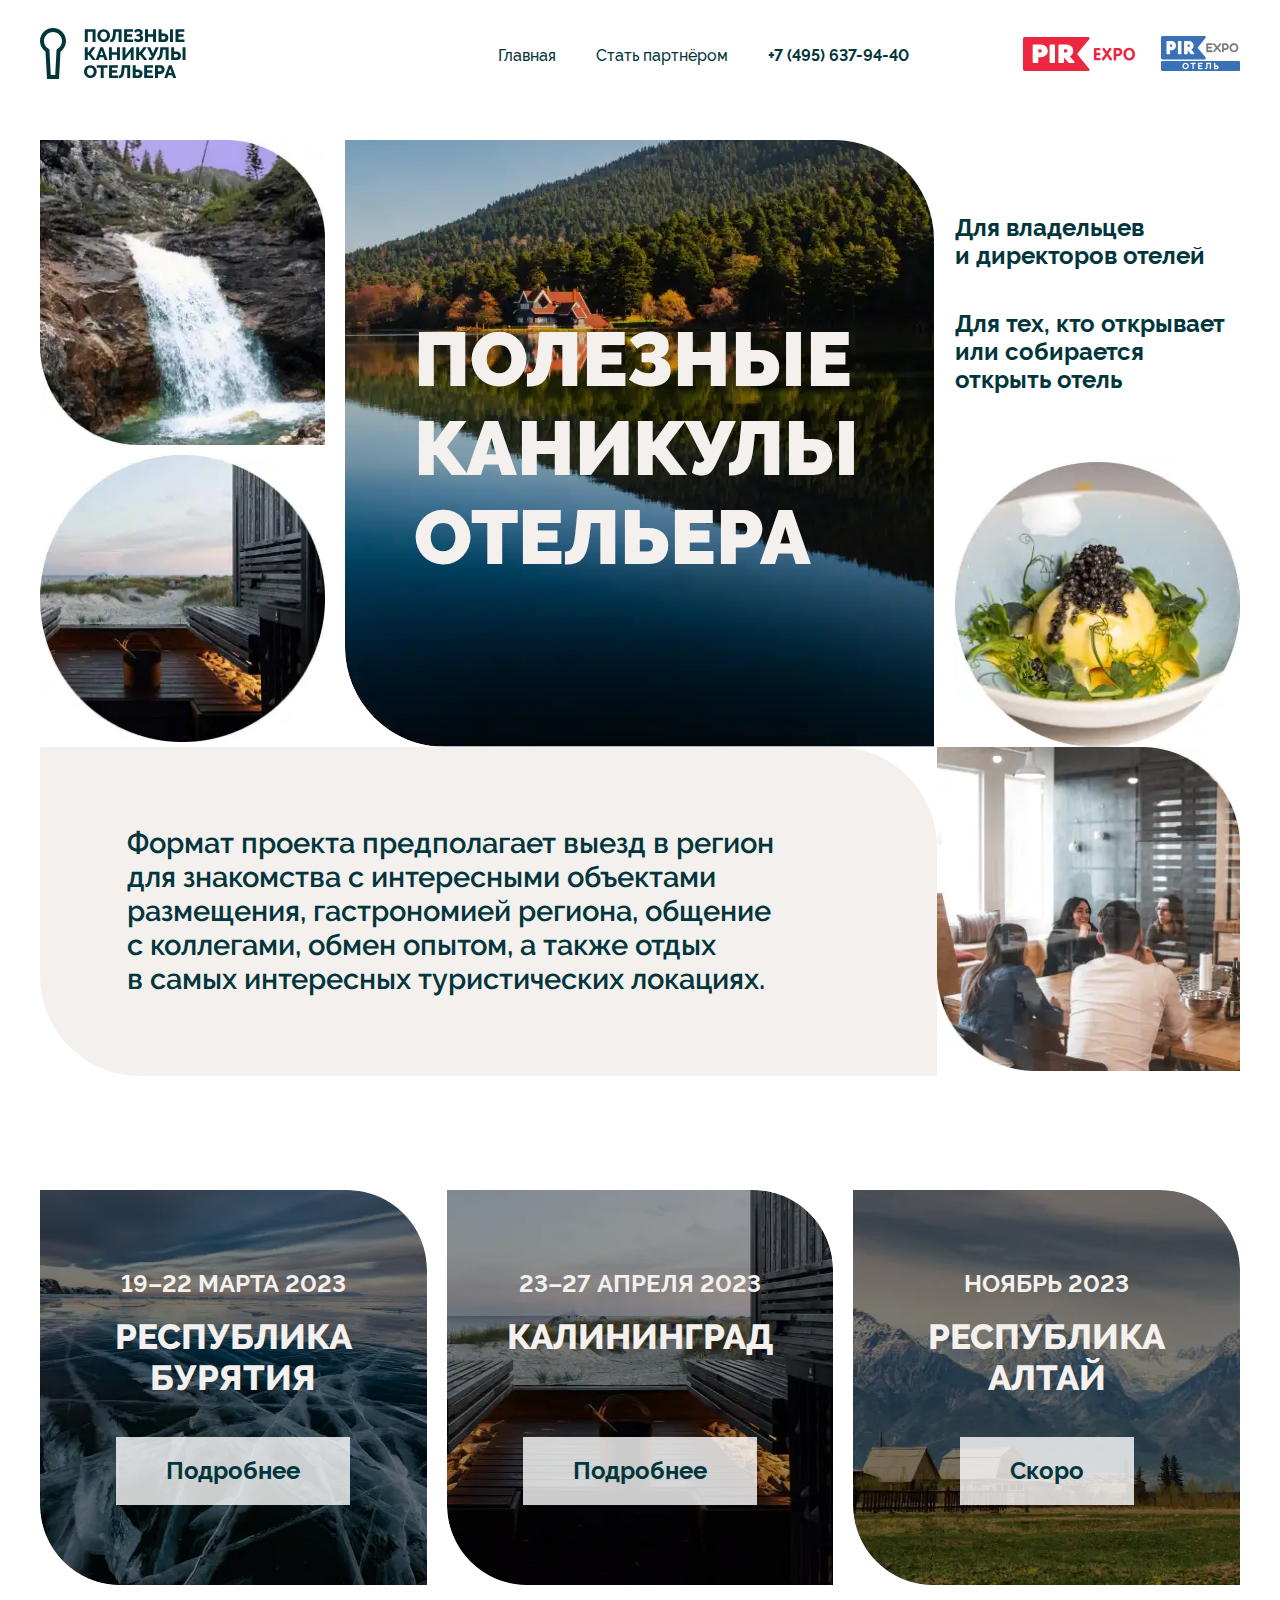
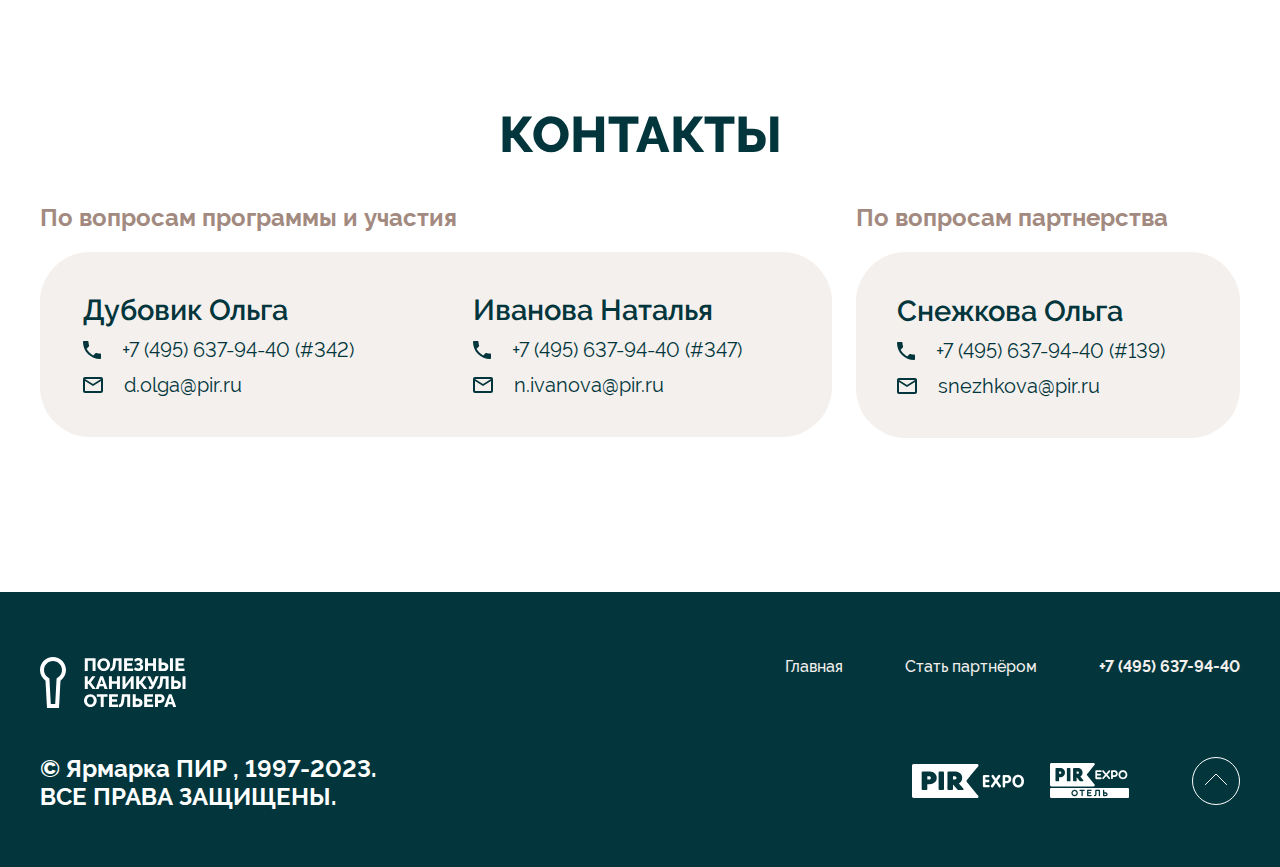
==== index.html @ 6ecc2f01 "Pir-expo" ====
<!DOCTYPE html>
<html lang="ru">
<head>
  <meta charset="UTF-8">
  <meta http-equiv="X-UA-Compatible" content="IE=edge">
  <meta name="viewport" content="width=device-width, initial-scale=1.0">
  <title>Полезные каникулы отельера</title>
  <link rel="icon" type="image/x-icon" href="./img/favicon.ico">
  <link rel="stylesheet" href="./css/normalize.css">
  <link rel="stylesheet" href="./css/style.css">
  <link rel="stylesheet" href="./css/media.css">
  <script defer src="./libs/graph-modal.min.js"></script>
  <script defer src="./libs/swiper-bundle.min.js"></script>
  <script defer src="./js/script.js"></script>
  <script>(function(w,d,s,l,i){w[l]=w[l]||[];w[l].push({'gtm.start':
    new Date().getTime(),event:'gtm.js'});var f=d.getElementsByTagName(s)[0],
    j=d.createElement(s),dl=l!='dataLayer'?'&l='+l:'';j.async=true;j.src=
    'https://www.googletagmanager.com/gtm.js?id='+i+dl;f.parentNode.insertBefore(j,f);
    })(window,document,'script','dataLayer','GTM-KJH5TBJ');</script>
</head>
<body>
  <noscript><iframe src="https://www.googletagmanager.com/ns.html?id=GTM-KJH5TBJ"
    height="0" width="0" style="display:none;visibility:hidden"></iframe></noscript>
  <header class="header">
    <div class="container">
      <div class="header__wrapper">
        <div class="header__wrapper-mob">

          <button class="burger btn-reset" aria-label="Раскрывающееся меню навигации">
            <span class="burger__line"></span>
            <span class="burger__line"></span>
            <span class="burger__line"></span>
          </button>
          <a href="#" class="header__logo" aria-label="Логотип Полезные каникулы отельера">
            <picture class="header__logo-first">
              <!-- <source srcset="./img/mobile-h-logo.svg" media="(max-width:480px)"> -->
              <!-- <source srcset="./img/tablet-h-logo.svg" media="(max-width:1024px)"> -->
              <img src="./img/header__logo-1.svg" alt="Логотип Полезные каникулы отельера">
            </picture>
            <picture>
              <!-- <source srcset="./img/mobile-h-logo.svg" media="(max-width:480px)"> -->
              <!-- <source srcset="./img/tablet-h-logo.svg" media="(max-width:1024px)"> -->
              <img src="./img/header__logo-2.svg" alt="Логотип Полезные каникулы отельера">
            </picture>
          </a>
          <a href="tel:+74956379440" class="nav__phone header__phone" aria-label="Контактный телефон ПИР Экспо">
            +7 (495) 637-94-40
          </a>
        </div>
        <div class="header__img">
          <picture>
            <img src="./img/hero-food-mob.webp" alt="Картинка еды">
          </picture>
        </div>
        <nav class="header__nav nav">
          <ul class="nav__list list-reset">
            <li class="nav__item">
              <a href="#" class="nav__link" aria-label="Ссылка на Главную страницу">Главная</a>
            </li>
            <li class="nav__item">
              <a href="https://b24-150f9z.bitrix24.site/crm_form_ecbve/" target="_blank" class="nav__link" aria-label="Ссылка на форму - стать партнёром">Стать партнёром</a>
            </li>
            <!-- <li class="nav__item">
              <a href="#" class="nav__link" aria-label="Ссылка на страницу, о том как это было">Как это было</a>
            </li> -->
            <li class="nav__item">
              <a href="tel:+74956379440" class="nav__phone" aria-label="Контактный телефон ПИР Экспо">
                +7 (495) 637-94-40
              </a>
            </li>
          </ul>
        </nav>
        <div class="header__logo-wrapper">
          <a href="https://pirexpo.com/" target="_blank" class="header__logo-expo" aria-label="Ссылка на сайт ПИР Экспо">
            <picture>
              <!-- <source srcset="./img/mobile-h-logo.svg" media="(max-width:480px)"> -->
              <!-- <source srcset="./img/tablet-h-logo.svg" media="(max-width:1024px)"> -->
              <img src="./img/header__logo-pir.svg" alt="Логотип ПИР Экспо">
            </picture>
          </a>
          <a href="https://pirexpo.com/themes/hotel" target="_blank" class="header__logo-hotels" aria-label="Ссылка на сайт ПИР Экспо, раздел отелей">
            <picture>
              <!-- <source srcset="./img/mobile-h-logo.svg" media="(max-width:480px)"> -->
              <!-- <source srcset="./img/tablet-h-logo.svg" media="(max-width:1024px)"> -->
              <img src="./img/header__logo-hotel.svg" alt="Логотип Пир Экспо Отели">
            </picture>
          </a>
        </div>
      </div>

    </div>
  </header>
  <main>
    <section class="hero">
      <div class="container">
        <div class="hero__top hero-top">
          <div class="hero-top__left">
            <picture>
              <img src="./img/hero-waterfall.webp" alt="Картинка водопада">
            </picture>
            <picture>
              <img src="./img/hero-sauna.webp" alt="Картинка сауны">
            </picture>
          </div>
          <div class="hero-top__center">
            <div class="hero__wrapper">
              <h1 class="hero__title title-reset">
                Полезные каникулы отельера
              </h1>
              <div class="hero__logo-wrapper">
                <a href="https://pirexpo.com/" target="_blank" class="header__logo-expo" aria-label="Ссылка на сайт ПИР Экспо">
                  <picture>
                    <!-- <source srcset="./img/mobile-h-logo.svg" media="(max-width:480px)"> -->
                    <!-- <source srcset="./img/tablet-h-logo.svg" media="(max-width:1024px)"> -->
                    <img src="./img/hero-logo-expo.svg" alt="Логотип ПИР Экспо">
                  </picture>
                </a>
                <a href="https://pirexpo.com/themes/hotel" target="_blank" class="header__logo-hotels" aria-label="Ссылка на сайт ПИР Экспо, раздел отелей">
                  <picture>
                    <!-- <source srcset="./img/mobile-h-logo.svg" media="(max-width:480px)"> -->
                    <!-- <source srcset="./img/tablet-h-logo.svg" media="(max-width:1024px)"> -->
                    <img src="./img/hero-logo-hotels.svg" alt="Логотип ПИР Экспо Отели">
                  </picture>
                </a>
              </div>
            </div>
          </div>
          <div class="hero-top__right">
            <div class="hero-top__wrapper">
              <span class="hero__text">
                Для владельцев и&nbsp;директоров отелей
              </span>
              <span class="hero__text">
                Для тех, кто открывает или собирается открыть отель
              </span>
            </div>
            <picture>
              <source srcset="./img/hero-food-768.webp" media="(max-width:896px)">
              <source srcset="./img/hero-food-1024.webp" media="(max-width:1180px)">
              <img class="hero-top__food" src="./img/hero-food.webp" alt="Картинка еды">
            </picture>
            <picture>
              <source srcset="./img/hero-talks-360.webp" media="(max-width:578px)">
              <source srcset="./img/hero-talks-768.webp" media="(max-width:896px)">
              <source srcset="./img/hero-talks-1024.webp" media="(max-width:1180px)">
              <img class="hero-top__talks" src="./img/hero-talks.webp" alt="Картинка общения людей">
            </picture>
          </div>
        </div>
        <div class="hero__bottom hero-btm">
          <div class="hero-btm__left">
            <p class="hero-btm__desc t-1 p-reset">
              Формат проекта предполагает выезд в&nbsp;регион для знакомства с&nbsp;интересными объектами размещения, гастрономией региона, общение с&nbsp;коллегами, обмен опытом, а&nbsp;также отдых в&nbsp;самых интересных туристических локациях.
            </p>
          </div>
          <div class="hero-btm__right">
            <picture>
              <source srcset="./img/hero-talks-768.webp" media="(max-width:896px)">
              <source srcset="./img/hero-talks-1024.webp" media="(max-width:1180px)">
              <img src="./img/hero-talks.webp" alt="Картинка общения людей">
            </picture>
          </div>
        </div>
      </div>
    </section>
    <section class="projects">
      <div class="container">
        <h2 class="visually-hidden">Проекты</h2>
        <ul class="projects__list projects-list list-reset">
          <li class="projects-list__item projects-item projects-list__item--buryatia">
            <div class="projects-list__wrapper">
              <span class="projects-item__date">19&ndash;22&nbsp;МАРТА 2023</span>
              <h3 class="projects-item__name title-reset">Республика Бурятия</h3>
              <a href="buryatia.html" class="projects__link btn" aria-label="Ссылка на страницу с подробным описанием проекта">Подробнее</a>
            </div>
          </li>
          <li class="projects-list__item projects-item projects-list__item--kaliningrad">
            <div class="projects-list__wrapper">
              <span class="projects-item__date">23&ndash;27&nbsp;АПРЕЛЯ 2023</span>
              <h3 class="projects-item__name title-reset">калининград</h3>
              <a href="kaliningrad.html" class="projects__link btn" aria-label="Ссылка на страницу с подробным описанием проекта">Подробнее</a>
            </div>
          </li>
          <li class="projects-list__item projects-item projects-list__item--altay">
            <div class="projects-list__wrapper">
              <span class="projects-item__date">НОЯБРЬ 2023</span>
              <h3 class="projects-item__name title-reset">Республика алтай</h3>
              <a class="projects__link btn" aria-label="Ссылка на страницу с подробным описанием проекта">Скоро</a>
            </div>
          </li>
        </ul>
      </div>
    </section>
    <section class="contacts">
      <div class="container">
        <h2 class="contacts__title section-title title-reset">
          Контакты
        </h2>
        <div class="contacts__wrapper">
          <div class="contacts__left">
            <span class="contacts__area">
              По&nbsp;вопросам программы и&nbsp;участия
            </span>
              <div class="contacts__ppl">
                <div class="contacts-list__item">
                  <h3 class="contacts__name title-reset">Дубовик&nbsp;Ольга</h3>
                  <a href="tel:+74956379440" class="contacts__phone" aria-label="Телефонный номер ПИР Экспо, добавочный #342, Дубовик Ольги">
                    <svg width="18" height="18" viewbox="0 0 18 18" fill="none" xmlns="http://www.w3.org/2000/svg">
                      <path d="M3.62 7.79C5.06 10.62 7.38 12.94 10.21 14.38L12.41 12.18C12.69 11.9 13.08 11.82 13.43 11.93C14.55 12.3 15.75 12.5 17 12.5C17.2652 12.5 17.5196 12.6054 17.7071 12.7929C17.8946 12.9804 18 13.2348 18 13.5V17C18 17.2652 17.8946 17.5196 17.7071 17.7071C17.5196 17.8946 17.2652 18 17 18C12.4913 18 8.1673 16.2089 4.97918 13.0208C1.79107 9.8327 0 5.50868 0 1C0 0.734784 0.105357 0.48043 0.292893 0.292893C0.48043 0.105357 0.734784 0 1 0H4.5C4.76522 0 5.01957 0.105357 5.20711 0.292893C5.39464 0.48043 5.5 0.734784 5.5 1C5.5 2.25 5.7 3.45 6.07 4.57C6.18 4.92 6.1 5.31 5.82 5.59L3.62 7.79Z" fill="#02363C"/>
                    </svg>
                    +7 (495) 637-94-40&nbsp;<span class="contacts__phone-add">(#342)</span>
                  </a>
                  <span class="contacts__phone-extra">(#342)</span>
                  <a href="mailto:" class="contacts__mail" aria-label="Почтовый адрес Дубовик Ольги">
                    <svg width="20" height="16" viewbox="0 0 20 16" fill="none" xmlns="http://www.w3.org/2000/svg">
                      <path d="M20 2C20 0.9 19.1 0 18 0H2C0.9 0 0 0.9 0 2V14C0 15.1 0.9 16 2 16H18C19.1 16 20 15.1 20 14V2ZM18 2L10 7L2 2H18ZM18 14H2V4L10 9L18 4V14Z" fill="#02363C"/>
                    </svg>
                    d.olga@pir.ru
                  </a>
                </div>
                <div class="contacts-list__item">
                  <h3 class="contacts__name title-reset">Иванова&nbsp;Наталья</h3>
                  <a href="tel:+74956379440" class="contacts__phone" aria-label="Телефонный номер ПИР Экспо, добавочный #347, Ивановой Натальи">
                    <svg width="18" height="18" viewbox="0 0 18 18" fill="none" xmlns="http://www.w3.org/2000/svg">
                      <path d="M3.62 7.79C5.06 10.62 7.38 12.94 10.21 14.38L12.41 12.18C12.69 11.9 13.08 11.82 13.43 11.93C14.55 12.3 15.75 12.5 17 12.5C17.2652 12.5 17.5196 12.6054 17.7071 12.7929C17.8946 12.9804 18 13.2348 18 13.5V17C18 17.2652 17.8946 17.5196 17.7071 17.7071C17.5196 17.8946 17.2652 18 17 18C12.4913 18 8.1673 16.2089 4.97918 13.0208C1.79107 9.8327 0 5.50868 0 1C0 0.734784 0.105357 0.48043 0.292893 0.292893C0.48043 0.105357 0.734784 0 1 0H4.5C4.76522 0 5.01957 0.105357 5.20711 0.292893C5.39464 0.48043 5.5 0.734784 5.5 1C5.5 2.25 5.7 3.45 6.07 4.57C6.18 4.92 6.1 5.31 5.82 5.59L3.62 7.79Z" fill="#02363C"/>
                    </svg>
                    +7 (495) 637-94-40&nbsp;<span class="contacts__phone-add">(#347)</span>
                  </a>
                  <span class="contacts__phone-extra">(#347)</span>
                  <a href="mailto:" class="contacts__mail" aria-label="Почтовый адрес Ивановой Натальи">
                    <svg width="20" height="16" viewbox="0 0 20 16" fill="none" xmlns="http://www.w3.org/2000/svg">
                      <path d="M20 2C20 0.9 19.1 0 18 0H2C0.9 0 0 0.9 0 2V14C0 15.1 0.9 16 2 16H18C19.1 16 20 15.1 20 14V2ZM18 2L10 7L2 2H18ZM18 14H2V4L10 9L18 4V14Z" fill="#02363C"/>
                    </svg>
                    n.ivanova@pir.ru
                  </a>
                </div>
              </div>
          </div>
          <div class="contacts__right">
            <span class="contacts__area">
              По&nbsp;вопросам&nbsp;партнерства
            </span>
            <div class="contacts__partners">
              <h3 class="contacts__name title-reset">Снежкова&nbsp;Ольга</h3>
              <a href="tel:+74956379440" class="contacts__phone" aria-label="Телефонный номер ПИР Экспо, добавочный #139, Снежковой Ольги">
                <svg width="18" height="18" viewbox="0 0 18 18" fill="none" xmlns="http://www.w3.org/2000/svg">
                  <path d="M3.62 7.79C5.06 10.62 7.38 12.94 10.21 14.38L12.41 12.18C12.69 11.9 13.08 11.82 13.43 11.93C14.55 12.3 15.75 12.5 17 12.5C17.2652 12.5 17.5196 12.6054 17.7071 12.7929C17.8946 12.9804 18 13.2348 18 13.5V17C18 17.2652 17.8946 17.5196 17.7071 17.7071C17.5196 17.8946 17.2652 18 17 18C12.4913 18 8.1673 16.2089 4.97918 13.0208C1.79107 9.8327 0 5.50868 0 1C0 0.734784 0.105357 0.48043 0.292893 0.292893C0.48043 0.105357 0.734784 0 1 0H4.5C4.76522 0 5.01957 0.105357 5.20711 0.292893C5.39464 0.48043 5.5 0.734784 5.5 1C5.5 2.25 5.7 3.45 6.07 4.57C6.18 4.92 6.1 5.31 5.82 5.59L3.62 7.79Z" fill="#02363C"/>
                </svg>
                +7 (495) 637-94-40&nbsp;<span class="contacts__phone-add">(#139)</span>
              </a>
              <span class="contacts__phone-extra">(#139)</span>
              <a href="mailto:" class="contacts__mail" aria-label="Почтовый адрес Снежковой Ольги">
                <svg width="20" height="16" viewbox="0 0 20 16" fill="none" xmlns="http://www.w3.org/2000/svg">
                  <path d="M20 2C20 0.9 19.1 0 18 0H2C0.9 0 0 0.9 0 2V14C0 15.1 0.9 16 2 16H18C19.1 16 20 15.1 20 14V2ZM18 2L10 7L2 2H18ZM18 14H2V4L10 9L18 4V14Z" fill="#02363C"/>
                </svg>
                snezhkova@pir.ru
              </a>
            </div>
          </div>
        </div>

      </div>
    </section>
    <footer class="footer">
      <div class="container footer__container">
        <div class="footer__top">
          <a href="#" id="footer-logo" class="footer__logo" aria-label="Логотип Полезные каникулы отельера">
            <picture>
              <!-- <source srcset="./img/mobile-h-logo.svg" media="(max-width:480px)"> -->
              <source srcset="./img/footer__logo-1-768.svg" media="(max-width:896px)">
              <img src="./img/footer__logo-1.svg" alt="Логотип Полезные каникулы отельера">
            </picture>
            <picture>
              <!-- <source srcset="./img/mobile-h-logo.svg" media="(max-width:480px)"> -->
              <source srcset="./img/footer__logo-2-768.svg" media="(max-width:896px)">
              <img src="./img/footer__logo-2.svg" alt="Логотип Полезные каникулы отельера">
            </picture>
          </a>
          <nav class="footer__nav nav footer-nav">
            <ul class="nav__list list-reset">
              <li class="nav__item">
                <a href="" class="nav__link footer-nav__link" aria-label="Ссылка на Главную страницу">Главная</a>
              </li>
              <li class="nav__item">
                <a href="https://b24-150f9z.bitrix24.site/crm_form_ecbve/" target="_blank" class="nav__link footer-nav__link" aria-label="Ссылка на форму - стать партнёром">Стать партнёром</a>
              </li>
              <!-- <li class="nav__item">
                <a href="" class="nav__link footer-nav__link" aria-label="Ссылка на страницу, о том как это было">Как это было</a>
              </li> -->
              <li class="nav__item">
                <a href="tel:+74956379440" class="nav__phone footer-nav__link footer-nav__link--desktop" aria-label="Контактный телефон ПИР Экспо">
                  +7 (495) 637-94-40
                </a>
              </li>
            </ul>
          </nav>
          <div class="footer__copyright footer-copyright footer__copyright--tablet">
            <span class="footer-copyright__text">
              &copy;&nbsp;Ярмарка ПИР , 1997-2023.
            </span>
            <span class="footer-copyright__text">
              ВСЕ ПРАВА ЗАЩИЩЕНЫ.
            </span>
          </div>
        </div>
        <div class="footer__bottom">
          <div class="footer__copyright footer-copyright footer__copyright--desktop">
            <span class="footer-copyright__text">
              &copy;&nbsp;Ярмарка ПИР , 1997-2023.
            </span>
            <span class="footer-copyright__text">
              ВСЕ ПРАВА ЗАЩИЩЕНЫ.
            </span>
          </div>
          <a href="tel:+74956379440" class="nav__phone footer-nav__link footer-nav__link--tablet" aria-label="Контактный телефон ПИР Экспо">
            +7 (495) 637-94-40
          </a>
          <div class="footer__logo-wrapper">
            <a href="https://pirexpo.com/" target="_blank" class="header__logo-expo" aria-label="Ссылка на сайт ПИР Экспо">
              <picture>
                <!-- <source srcset="./img/mobile-h-logo.svg" media="(max-width:480px)"> -->
                <source srcset="./img/footer__logo-pir-768.svg" media="(max-width:896px)">
                <img src="./img/footer__logo-pir.svg" alt="Логотип Полезные каникулы отельера">
              </picture>
            </a>
            <a href="https://pirexpo.com/themes/hotel" target="_blank" class="header__logo-hotels" aria-label="Ссылка на сайт ПИР Экспо, раздел отелей">
              <picture>
                <!-- <source srcset="./img/mobile-h-logo.svg" media="(max-width:480px)"> -->
                <source srcset="./img/footer__logo-hotels-768.svg" media="(max-width:896px)">
                <img src="./img/footer__logo-hotels.svg" alt="Логотип Полезные каникулы отельера">
              </picture>
            </a>
          </div>
          <button class="btn-reset footer__scroll-btn" id="scroll-btn" aria-label="Кнопка пролистать страницу наверх">
            <svg width="48" height="48" viewbox="0 0 48 48" fill="none" xmlns="http://www.w3.org/2000/svg">
              <path d="M34.8492 27.8492L24 17L13.1508 27.8492" stroke="white"/>
              <rect x="0.5" y="0.5" width="47" height="47" rx="23.5" stroke="white"/>
            </svg>
          </button>
        </div>
      </div>
    </footer>
    <button class="graph-modal__close visually-hidden">
    </button>
  </main>
</body>
</html>
---- css/style.css ----
html {
	box-sizing: border-box;
}
*,
*::before,
*::after {
	box-sizing: inherit;
}

a {
  color: inherit;
  text-decoration: none;
}

img {
  max-width: 100%;
}

@font-face {
  font-family: 'Raleway';
  src: local('Raleway-Regular'),
  url('../fonts/Raleway-Regular.woff2') format('woff2'),
  url('../fonts/Raleway-Regular.woff') format('woff');
  font-weight: 400;
  font-style: normal;
  font-display: swap;
}

@font-face {
  font-family: 'Raleway';
  src: local('Raleway-Medium'),
  url('../fonts/Raleway-Medium.woff2') format('woff2'),
  url('../fonts/Raleway-Medium.woff') format('woff');
  font-weight: 500;
  font-style: normal;
  font-display: swap;
}

@font-face {
  font-family: 'Raleway';
  src: local('Raleway-SemiBold'),
   url('../fonts/Raleway-SemiBold.woff2') format('woff2'),
   url('../fonts/Raleway-SemiBold.woff') format('woff');
  font-weight: 600;
  font-style: normal;
  font-display: swap;
}

@font-face {
  font-family: 'Raleway';
  src: local('Raleway-Bold'),
   url('../fonts/Raleway-Bold.woff2') format('woff2'),
   url('../fonts/Raleway-Bold.woff') format('woff');
  font-weight: 700;
  font-style: normal;
  font-display: swap;
}

@font-face {
  font-family: 'Raleway';
  src: local('Raleway-ExtraBold'),
   url('../fonts/Raleway-ExtraBold.woff2') format('woff2'),
   url('../fonts/Raleway-ExtraBold.woff') format('woff');
  font-weight: 800;
  font-style: normal;
  font-display: swap;
}

@font-face {
  font-family: 'Raleway';
  src: local('Raleway-Black'),
   url('../fonts/Raleway-Black.woff2') format('woff2'),
   url('../fonts/Raleway-Black.woff') format('woff');
  font-weight: 900;
  font-style: normal;
  font-display: swap;
}

:root {
  --gap: 20px;
  --speakers-gap: 24px;
  --color-daintree: #02363C;
  --transparent-daintree: rgba(2, 54, 60, 0.3);
  --transparent-daintree-50: rgba(2, 54, 60, 0.5);
  --color-beige: #F4F0ED;
  --color-brown: #A28A80;
  --color-white: #FFF;
  --transparent-white: rgba(255, 255, 255, 0.8);
  --border-white: rgba(255, 255, 255, 0.4);
  --transparent-black: rgba(0, 0, 0, 0.5);
}

body {
  min-width: 320px;
  font-family: 'Raleway', sans-serif;
  font-weight: 400;
}

.container {
  max-width: 1298px;
  width: 100%;
  margin: 0 auto;
  padding: 0 40px;
}

/* globals */

.list-reset {
  padding: 0;
  margin: 0;
  list-style: none;
}

.p-reset {
  margin: 0;
}

.title-reset {
  margin: 0;
}

.btn-reset {
  padding: 0;
  background-color: transparent;
  border: none;
  cursor: pointer;
}

.visually-hidden {
  position: absolute;
  width: 1px;
  height: 1px;
  margin: -1px;
  padding: 0;
  overflow: hidden;
  border: 0;
  clip: rect(0 0 0 0);
}

.btn {
  /* position: relative; */
  /* overflow: hidden; */
  padding: 20px 50px;
  background-color: var(--transparent-white);
  color: var(--color-daintree);
  font-weight: 700;
  font-size: 24px;
  line-height: 28px;
  transition: background-color .3s ease-in-out, transform .3s ease-in-out;
  outline: none;
  cursor: pointer;
}

.btn:focus-visible {
  background-color: var(--color-beige);
}

.btn:hover:not(:focus) {
  background-color: var(--color-beige);
  /* transform: scale(1.2); */
}

.section-title {
  text-align: center;
  color: var(--color-daintree);
  font-weight: 800;
  font-size: 50px;
  line-height: 59px;
  text-transform: uppercase;
}

.t-1 {
  font-weight: 600;
  font-size: 29px;
  line-height: 34px;
  color: var(--color-daintree);
}

.b24-widget-button-position-bottom-right {
  bottom: 100px;
}

/* header */

.header__wrapper {
  display: flex;
  /* justify-content: space-between; */
  align-items: center;
  padding: 28px 0;
}

.burger {
  display: none;
}

.burger__line {
  color: var(--color-daintree);
}

.burger__line--buryatia {
  color: var(--color-white);
}

.header__phone {
  display: none;
}

.header__img {
  display: none;
}

.header__logo {
  outline: none;
}

.header__wrapper-mob {
  margin-right: auto;
}

.header__logo-first {
  margin-right: 14px;
}

.header__logo-expo, .header__logo-hotels {
  outline: none;
}

.header__logo-expo {
  margin-right: 22px;
}

.header__nav {
  margin-right: 9.5%;
}

.nav__list {
  display: flex;
  align-items: center;
}

.nav__item:not(:last-child) {
  margin-right: 40px;
}

.nav__link {
  position: relative;
  font-weight: 500;
  font-size: 16px;
  line-height: 19px;
  color: var(--color-daintree);
  outline: none;
}

.nav__link::after {
  content: "";
  position: absolute;
  left: 0;
  bottom: -5px;
  height: 1px;
  width: 100%;
  background-color: var(--color-daintree);
  transform: scaleX(0);
  transition: transform .3s ease-in-out, background-color .3s ease-in-out;
}

.nav__link:focus-visible {
  outline: 1px solid var(--color-daintree);
}

.nav__link:hover:not(:focus)::after {
  transform: scaleX(1);
}

.nav__phone {
  font-weight: 700;
  font-size: 16px;
  line-height: 19px;
  font-feature-settings: 'pnum' on, 'lnum' on;
  outline: none;
  color: var(--color-daintree);
}

.nav__phone:focus-visible {
  outline: 1px solid var(--color-daintree);
}


/* hero */

.hero {
  padding-top: 29px;
  padding-bottom: 60px;
}

.hero__top {
  display: flex;
}

.hero-top__talks {
  display: none;
}

.hero-top__left {
  display: flex;
  flex-direction: column;
  margin-right: 20px;
}

.hero-top__left picture:first-child {
  margin-bottom: 10px;
}

.hero-top__left picture {
  display: flex;
  flex-shrink: 0;
}

.hero-top__center {
  overflow: hidden;
  background-image: url(../img/hero-main-d.webp);
  background-repeat: no-repeat;
  background-size: cover;
  /* display: flex; */
  /* width: 100%; */
  padding: 175px 6.5% 165px 6%;
  margin-right: 1.7%;
  border-radius: 0 100px 0 100px;
  /* align-items: center; */
  /* justify-content: flex-start; */
}

.hero__wrapper {
  /* overflow: hidden; */
  display: flex;
  align-items: center;
  justify-content: center;
  width: 100%;
}

.hero__logo-wrapper {
  display: none;
}

.hero__title {
  /* display: block; */
  /* width: max-content; */
  /* display: flex; */
  /* align-self: center; */
  width: min-content;
  /* width: 482px; */
  font-weight: 900;
  font-size: 76px;
  line-height: 89px;
  text-transform: uppercase;
  /* overflow-wrap: break-word;
  word-wrap: break-all; */
  /* white-space: pre-wrap; */
  color: var(--color-beige);
}

.hero-top__right {
  display: flex;
  flex-direction: column;
  align-items: flex-start;
  padding-top: 74px;
}

.hero-top__right picture {
  display: flex;
  /* margin-bottom: 0px; */
}

.hero-top__wrapper {
  max-width: 276px;
  margin-bottom: auto;
}

.hero__text {
  display: block;
  font-weight: 700;
  font-size: 24px;
  line-height: 28px;
  color: var(--color-daintree);
}

.hero__text:not(:last-child) {
  margin-bottom: 40px;
}

.hero__text:last-of-type {
  margin-bottom: auto;
}

.hero__bottom {
  display: flex;
}

.hero-btm__left {
  padding: 79px 9.3% 79px 87px;
  border-radius: 0 100px 0 100px;
  background-color: var(--color-beige);
  /* margin-right: auto; */
}

.hero-btm__desc {
  max-width: 707px;
}

/* projects */

.projects {
  padding-top: 54px;
  padding-bottom: 60px;
}

.projects-list__item--buryatia {
  background-image:
    linear-gradient(0deg, rgba(0, 0, 0, 0.2) 100%, rgba(0, 0, 0, 0.3) 0%), url(../img/projects-buryatia.webp);
}


.projects-list__item--kaliningrad {
  background-image:
    linear-gradient(0deg, rgba(0, 0, 0, 0.2) 100%, rgba(0, 0, 0, 0.3) 0%), url(../img/projects-kaliningrad.webp);
}

.projects-list__item--altay {
  background-image:
    linear-gradient(0deg, rgba(0, 0, 0, 0.2) 100%, rgba(0, 0, 0, 0.3) 0%), url(../img/projects-altay.webp);
}

.projects__list {
  display: flex;
  flex-wrap: wrap;
  /* gap: var(--gap); */
}

.projects-list__item {
  /* display: flex;
  flex-direction: column;
  justify-content: center;
  align-items: center; */
  width: calc((100% - (var(--gap) * 2)) / 3);
  /* min-height: 395px; */
  max-height: 395px;
  overflow: hidden;
  pointer-events: none;
  background-repeat: no-repeat;
  background-size: 100% 100%;
  background-position: center;
  border-radius: 0 80px 0 80px;
  transition: background-size .3s ease-in-out;
  /* z-index: 2; */
}

.projects-list__item:not(:last-child) {
  margin-right: 20px;
}

/* .projects-list__item img {
  z-index: ;
} */

.projects-list__wrapper {
  display: flex;
  flex-direction: column;
  justify-content: center;
  align-items: center;
  padding: 80px 60px;
  height: 100%;
  z-index: 2;
}

.projects__link {
  margin-top: auto;
  pointer-events: auto;
  cursor: pointer;
}

.projects-list__item:focus-visible {
  background-size: 120% 120%;
}

.projects-list__item:hover {
  background-size: 120% 120%;
}

.projects-item__date {
  margin-bottom: 18px;
  font-weight: 700;
  font-size: 24px;
  line-height: 28px;
  color: var(--color-beige);
  text-transform: uppercase;
  font-feature-settings: 'pnum' on, 'lnum' on;
}

.projects-item__name {
  margin-bottom: 39px;
  text-align: center;
  font-weight: 800;
  font-size: 35px;
  line-height: 41px;
  color: var(--color-beige);
  text-transform: uppercase;
}

/* contacts */

.contacts {
  padding-top: 60px;
  padding-bottom: 154px;
}

.contacts__title {
  margin-bottom: 40px;
  text-align: center;
  text-transform: uppercase;
}

.contacts__area {
  display: inline-block;
  margin-bottom: 20px;
  font-weight: 700;
  font-size: 24px;
  line-height: 28px;
  color: var(--color-brown);
}

.contacts__wrapper {
  display: flex;
  justify-content: space-between;
  width: 100%;
}

.contacts__partners {
  padding: 42px 15% 40px 41px;
  border-radius: 50px;
  background-color: var(--color-beige);
}

.contacts__ppl {
  border-radius: 50px;
  background-color: var(--color-beige);
  display: flex;
  width: 100%;
  justify-content: space-between;
  padding: 41px 40px 40px 43px;
}

.contacts__left {
  width: 66%;
  margin-right: 10px;
}

/* .contacts__list {


} */

.contacts-list__item, .contacts__partners {
  display: flex;
  flex-direction: column;
}

/* .contacts-list__item:not(:last-child) { */
  /* margin-right: 15%; */
/* } */

.contacts-list__item {
  width: 45%;
}

.contacts__right {
  width: 32%;
}

.contacts__name {
  margin-bottom: 12px;
  font-weight: 600;
  font-size: 29px;
  line-height: 34px;
  color: var(--color-daintree);
}

.contacts__phone, .contacts__mail, .contacts__phone-extra {
  display: flex;
  align-items: center;
  align-self: flex-start;
  font-weight: 400;
  font-size: 20px;
  line-height: 23px;
  color: var(--color-daintree);
  font-feature-settings: 'pnum' on, 'lnum' on;
  white-space: nowrap;
  outline: none;
}

.contacts__phone-extra {
  display: none;
}

.contacts__phone:focus-visible, .contacts__mail:focus-visible {
  outline: 1px solid var(--color-daintree);
}

.contacts__phone svg, .contacts__mail svg {
  margin-right: 21px;
}

.contacts__phone {
  margin-bottom: 12px;
}

/* footer */

.footer {
  padding-top: 65px;
  padding-bottom: 56px;
  background-color: var(--color-daintree);
}

.footer__top {
  display: flex;
  align-items: flex-start;
  margin-bottom: 43px;
}

.footer__logo {
  margin-right: auto;
  outline: none;
}

.footer__logo picture {
  margin-right: 14px;
}

.footer .nav__item:not(:last-child) {
  margin-right: 62px;
}

.footer-nav__link {
  color: var(--color-beige);
}

.footer-nav__link--tablet {
  display: none;
}

.footer-nav__link::after {
  content: "";
  position: absolute;
  left: 0;
  bottom: -5px;
  height: 1px;
  width: 100%;
  background-color: var(--color-beige);
  transform: scaleX(0);
  transition: transform .3s ease-in-out, background-color .3s ease-in-out;
}

.footer-nav__link:focus-visible {
  outline: 1px solid var(--color-beige);
  outline-offset: 4px;
}

.footer-nav__link:hover:not(:focus)::after {
  transform: scaleX(1);
}

.footer__bottom {
  display: flex;
  align-items: center;
}

.footer__copyright {
  display: flex;
  flex-direction: column;
  margin-right: auto;
}

.footer__copyright--tablet {
  display: none;
}

.footer-copyright__text {
  font-weight: 700;
  font-size: 24px;
  line-height: 28px;
  color: var(--color-white);
  font-feature-settings: 'pnum' on, 'lnum' on;
}

.footer__logo--first {
  margin-right: 45px;
}

.footer__logo-wrapper {
  margin-right: 63px;
}

.footer__scroll-btn {
  outline: none;
}

.footer__scroll-btn svg path {
  transition: stroke .3s ease-in-out, stroke-width .3s ease-in-out;
}

.footer__scroll-btn svg rect {
  transition: stroke .3s ease-in-out, stroke-width .3s ease-in-out;
}

.footer__scroll-btn:focus-visible svg path {
  stroke: var(--color-white);
  stroke-width: 2px;
}

.footer__scroll-btn:focus-visible svg rect {
  stroke: var(--color-white);
  stroke-width: 2px;
}

.footer__scroll-btn:hover:not(:focus) svg path {
  stroke: var(--color-white);
  stroke-width: 2px;
}

.footer__scroll-btn:hover:not(:focus) svg rect {
  stroke: var(--color-white);
  stroke-width: 2px;
}

/* buryatia */

/* header */

.buryatia .header__logo {
  margin-right: auto;
}

.header__nav--buryatia {
  margin-right: 69px;
}

.nav__link--buryatia {
  display: flex;
  align-self: flex-start;
  color: var(--color-white);
}

.nav__link--buryatia:focus-visible {
  outline: 1px solid var(--color-white);
  outline-offset: 4px;
}

.buryatia .nav__link:focus-visible {
  outline: 1px solid var(--color-white);
  outline-offset: 4px;
}

.hero .nav__link--buryatia {
  display: none;
}

.nav__link--buryatia::after {
  background-color: var(--color-white);
}

/* .nav__link--buryatia:hover .hero__bg img {
  transform: scale(1.2);
} */

/* hero */

.hero__bg {
  display: inline-block;
  position: absolute;
  top: 0;
  object-fit: cover;
  width: 100%;
  /* height: 100%; */
  overflow: hidden;
  border-radius: 0 0 100px 100px;
  z-index: -1;
}

.hero__bg img {
  display: block;
  overflow: hidden;
  width: 100%;
  height: 705px;
  filter: brightness(50%);
  /* pointer-events: none; */
  border-radius: 0 0 100px 100px;
  transition: all .3s ease-in-out;
}

/* .hero:hover .hero__bg img { */
  /* transform: scale(1.2); */
  /* transform-origin: 50% 50%; */
/* } */
.hero__bimg.hover {
  transform: scale(1.1);
}

.hero__link:hover .hero__bg img {
  filter: brightness(0%);
  transform: scale(1.3);
  transform-origin: 50% 50%;
}

.hero__content {
  padding-top: 81px;
  display: flex;
  flex-direction: column;
  justify-content: center;
  align-items: center;
}

.hero .header__logo-wrapper--buryatia {
  display: none;
}


.hero__heading {
  margin-bottom: 20px;
  font-weight: 800;
  font-size: 35px;
  line-height: 41px;
  color: var(--color-white);
  text-transform: uppercase;
}

.hero__place {
  margin-bottom: 20px;
  /* text-align: center; */
  font-weight: 900;
  font-size: 76px;
  line-height: 89px;
  color: var(--color-white);
  text-transform: uppercase;
}

.hero__kaliningrad .hero__place {
  text-align: center;
}

.hero__date {
  margin-bottom: 66px;
  font-weight: 800;
  font-size: 50px;
  line-height: 59px;
  color: var(--color-white);
  text-transform: uppercase;
  font-feature-settings: 'pnum' on, 'lnum' on;
}

/* themes */

.themes {
  padding-top: 121px;
  padding-bottom: 60px;
}

.themes__title {
  margin-bottom: 40px;
}

.themes__list {
  display: flex;
  flex-wrap: wrap;
  /* gap: var(--gap); */
}

.themes-list__item {
  display: flex;
  /* justify-content: center; */
  /* width: calc((100% - (var(--gap) * 1)) / 2); */
  width: 100%;
  height: 100%;
  padding: 36px 50px;
  border-radius: 50px;
  background-color: var(--color-beige);
  color: var(--color-daintree);
}

.themes-list__item:not(:last-child) {
  margin-bottom: 10px;
}

.themes-list__title {
  height: 100%;
  margin-bottom: 10px;
  font-weight: 600;
  font-size: 29px;
  line-height: 34px;
}

.themes-list__desc {
  font-weight: 400;
  font-size: 20px;
  line-height: 23px;
}

/* invites */

video {
  cursor: pointer;
}

/* modal */

.graph-modal {
  z-index: 1002;
  background-color: rgba(0,0,0,0.85);
}

.graph-modal__container {
  width: 824px;
  margin-top: 80px;
  padding: 60px;
  padding-top: 0;
  vertical-align: top;
  border-radius: 0;
  background-color: transparent;
  overflow: hidden;
}

.graph-modal__content {
  display: flex;
  justify-content: center;
  align-items: center;
  flex-direction: column;
}

.graph-modal__close {
  right: 30px;
  top: 30px;
  width: 42px;
  height: 42px;
  background-image: none;
  outline: none;
  transition: border-color .3s ease-in-out;
}

.graph-modal__close svg {
  width: 42px;
  height: 42px;
}

.video-tabs-content {
  margin-bottom: 20px;
}

.modal__navigation {
  position: relative;
}

#swiper-prev-modal:after {
  content: url(../img/modal-prev.svg);
}

#swiper-next-modal:after {
  content: url(../img/modal-next.svg);
}

#swiper-next-modal, #swiper-prev-modal {
  top: 29.5%;
}

#swiper-next-modal {
  right: -10%;
}

#swiper-prev-modal {
  left: -10%;
}

.modal__btn {
  display: flex;
  flex-direction: column;
  justify-content: center;
  align-items: center;
}

.modal__name {
  display: inline-block;
  font-weight: 500;
  font-size: 10px;
  line-height: 12px;
  color: var(--color-white);
}

.modal__btn img {
  filter: brightness(0.5);
}

.modal__btn.modal__btn--active img {
  filter: none;
}

.video-content {
  display: none;
}

.video-content--active {
  display: block;
}

.modal-container {
  width: 320px;
}

/* .graph-modal__close:focus-visible {
  border-color: var(--color-charade);
}

.graph-modal__close:hover {
  border-color: var(--color-charade);
}

.graph-modal__close:active {
  border-color: var(--primary-shade);
} */

.graph-modal__close svg path {
  stroke: var(--color-beige);
  transition: stroke .3s ease-in-out;
}

.graph-modal__close svg circle {
  stroke: var(--color-beige);
  transition: stroke .3s ease-in-out;
}

/* .graph-modal__close:focus-visible svg circle {
  stroke: var(--color-charade);
}

.graph-modal__close:hover svg circle {
  stroke: var(--color-charade);
}

.graph-modal__close:active svg circle {
  stroke: var(--primary-shade);
}

.graph-modal__close:focus-visible svg path {
  stroke: var(--primary-light);
}

.graph-modal__close:hover svg path {
  stroke: var(--color-primary);
}

.graph-modal__close:active svg path {
  stroke: var(--primary-shade);
} */

/* /modal */

.invites {
  padding-top: 60px;
  padding-bottom: 90px;
}

.invites__title {
  margin-bottom: 40px;
}

.invites__card {
  position: relative;
  border-radius: 30px 0 30px 0;
  transition: background-color .3s ease-in-out;
}

.invites-card__play {
  position: absolute;
  bottom: 130px;
  left: 54px;
  width: 71%;
  display: flex;
  align-items: center;
  padding-bottom: 10px;
  font-weight: 500;
  font-size: 16px;
  line-height: 24px;
  color: #FFFFFF;
  border-bottom: 1px solid var(--border-white);
  z-index: 10;
  opacity: 0;
  transition: opacity .3s ease-in-out;
}

.invites-card__play-mob {
  display: none;
}

/* .invites-card__text {
  display: flex;
  align-items: center;
  font-weight: 500;
  font-size: 16px;
  line-height: 24px;
  color: #FFFFFF;
} */

.invites-card__play svg {
  margin-right: 18px;
}

.invites__card:hover {
  background-color: #808080;
}

.invites__card:hover .invites-card__desc {
  transform: translateY(100%);
  opacity: 0;
}

.invites__card:hover .invites-card__img {
  filter: brightness(0.4);
}

.invites__card:hover .invites-card__play {
  opacity: 1;
}

.invites-card__img {
  border-radius: 0 55px 0 55px;
  /* filter: brightness(0.4); */
  transition: filter .3s ease-in-out;
}

.invites-card__main {
  position: relative;
  display: flex;
  flex-direction: column;
  align-items: center;
  padding-bottom: 33px;
  /* overflow: hidden; */
}

.invites-card__top {
  display: flex;
  justify-content: space-between;
  align-items: flex-end;
  margin-bottom: 9px;
  padding-left: 28px;
}

.invites-card__logo {
  margin-bottom: 19px;
}

.invites-card__img {
  margin-bottom: 21px;
}

.invites-card__decor {
  width: 130px;
  height: 130px;
  background-color: var(--color-daintree);
  border-radius: 39px 0 39px 0;
}

.invites-card__desc {
  position: absolute;
  bottom: 0;
  left: 0;
  width: 79.5%;
  min-height: 78px;
  padding: 20px 40px;
  background-color: var(--color-beige);
  border-radius: 30px 0 30px 0;
  transition: transform .3s ease-in-out, opacity .3s ease-in-out;
  /* visibility: hidden; */
}

.invites-card__name {
  margin-bottom: 4px;
  font-weight: 900;
  font-size: 19.845px;
  line-height: 23px;
  text-transform: uppercase;
  color: var(--color-daintree);
}

.invites-card__pos {
  font-weight: 500;
  font-size: 15px;
  line-height: 18px;
  color: var(--color-daintree);
}

.invites-card__place {
  /* display: flex;
  align-self: flex-start; */
  text-align: center;
  font-weight: 700;
  font-size: 18px;
  line-height: 21px;
  color: var(--color-daintree);
}

#swiper-pag-4 {
  bottom: -75px;
}

#swiper-prev-4, #swiper-next-4 {
  top: 112.5%;
}

#swiper-prev-4 {
  left: 41.5%;
}

#swiper-next-4 {
  right: 41.5%;
}

/* programme */

.programme {
  padding-top: 60px;
  padding-bottom: 60px;
}

.programme__title {
  margin-bottom: 40px;
}

.programme__top {
  margin-bottom: 30px;
  display: flex;
  align-items: center;
}

.programme__schedule {
  margin-right: auto;
  font-weight: 800;
  font-size: 35px;
  line-height: 41px;
  color: var(--color-daintree);
  text-transform: uppercase;
}

.programme__list-date {
  display: flex;
}

.programme__pagination {
  display: none;
}

.programme-dates__item:not(:last-child) {
  margin-right: 30px;
}

.programme__date {
  font-weight: 700;
  font-size: 24px;
  line-height: 28px;
  color: var(--transparent-daintree);
  font-feature-settings: 'pnum' on, 'lnum' on;
}

.programme__date:focus-visible {
  outline: 1px solid var(--color-daintree);
  outline-offset: 4px;
}

.programme-list__item {
  display: flex;
  align-items: center;
  /* justify-content: flex-start; */
  padding: 32px 0;
  color: var(--color-daintree);
  /* border-top: 1px solid var(--transparent-daintree); */
  border-bottom: 1px solid var(--transparent-daintree);
}

.programme-list__item:first-child {
  border-top: 1px solid var(--transparent-daintree);
}

.programme-list__item-wrapper {
  flex-shrink: 0;
  width: 184px;
}

.programme-list__time {
  display: block;
  /* margin-right: 25px; */
  font-weight: 800;
  font-size: 20px;
  line-height: 23px;
  /* color: var(--color-daintree); */
  font-feature-settings: 'pnum' on, 'lnum' on;
}

.programme-list__desc {
  font-weight: 400;
  font-size: 20px;
  line-height: 23px;
  font-feature-settings: 'pnum' on, 'lnum' on;
}

.programme-list__hidden {
  visibility: hidden;
}

.programme-content {
  display: none;
}

.programme-content {
  animation: fadein .8s;
}

@keyframes fadein {
  from {
    opacity: 0;
  }
  to {
    opacity: 1;
  }
}

.programme-content--active {
  display: block;
}

.programme__date--active {
  font-weight: 500;
  color: var(--color-daintree);
  text-decoration-line: underline;
  font-feature-settings: 'pnum' on, 'lnum' on;
}

/* cost */

.cost {
  padding-top: 60px;
  padding-bottom: 77px;
}

.cost__title {
  margin-bottom: 40px;
}

.cost__ticket {
  display: flex;
  justify-content: space-between;
  align-items: center;
  margin-bottom: 20px;
  padding: 40px 50px;
  background-color: var(--color-beige);
  border-radius: 50px;
}

.cost__price {
  font-weight: 800;
  font-size: 50px;
  line-height: 59px;
  color: var(--color-daintree);
  font-feature-settings: 'pnum' on, 'lnum' on;
}

.cost__desc {
  max-width: 41%;
  font-weight: 400;
  font-size: 20px;
  line-height: 23px;
  color: var(--color-daintree);
}

.cost__subhead {
  /* text-align: center; */
  margin-bottom: 10px;
}

.cost__benefits {
  list-style-type: disc;
  padding-left: 21px;
}

.cost-benefits__item::marker {
  margin-right: 10px;
}

.cost__btn {
  padding: 18px 48px;
  background-color: var(--color-daintree);
  border: 1px solid var(--color-daintree);
  font-weight: 700;
  font-size: 24px;
  line-height: 28px;
  color: var(--color-beige);
  outline: none;
  transition: color .3s ease-in-out, background-color .3s ease-in-out, border-color .3s ease-in-out;
  cursor: pointer;
}

.cost__btn:focus-visible {
  background-color: var(--color-white);
  color: var(--color-daintree);
  border-color: var(--color-daintree);
}

.cost__btn:hover:not(:focus) {
  background-color: var(--color-white);
  color: var(--color-daintree);
  border-color: var(--color-white);
}

.cost__list {
  display: flex;
  flex-direction: column;
  justify-content: center;
  align-items: center;
}

.cost-list__item {
  display: flex;
  align-items: center;
  width: 66%;
  padding: 25px 50px;
  border: 1px solid var(--transparent-daintree);
  border-radius: 50px;
}

.cost-list__item:not(:last-child) {
  margin-bottom: 16px;
}

.cost-list__price {
  margin-right: 8%;
  font-weight: 800;
  font-size: 35px;
  line-height: 41px;
  color: var(--transparent-daintree-50);
  font-feature-settings: 'pnum' on, 'lnum' on;
}

.cost-list__desc {
  font-weight: 400;
  font-size: 20px;
  line-height: 23px;
  color: var(--color-daintree);
}

/* places */

.places {
  padding-top: 60px;
  padding-bottom: 60px;
}

.places__title {
  margin-bottom: 40px;
}

.places__list {
  display: flex;
  margin-bottom: 60px;
}

.places-list__btn {
  padding: 0 18px;
  font-size: 32px;
  line-height: 150%;
  color: var(--color-daintree);
}

.places-list__btn--active {
  border-radius: 9px;
  color: var(--color-white);
  background-color: var(--color-daintree);
}

.places-list__item:not(:last-child) {
  margin-right: 8px;
}

.swiper-container {
  position: relative;
}

.swiper-horizontal>.swiper-pagination-bullets, .swiper-pagination-bullets.swiper-pagination-horizontal, .swiper-pagination-custom, .swiper-pagination-fraction {
  bottom: -40px;
}

.swiper-button-next, .swiper-button-prev {
  outline: none;
  top: 106.5%;
  z-index: 11;
}

.swiper-button-next, .swiper-rtl .swiper-button-prev {
  right: 39%;
  /* left: 10px; */
}

.swiper-button-prev, .swiper-rtl .swiper-button-next {
  left: 39%;
}

.swiper-button-next:after, .swiper-rtl .swiper-button-prev:after {
  content: url(../img/places-next.svg);
}

.swiper-button-prev:after, .swiper-rtl .swiper-button-next:after {
  content: url(../img/places-prev.svg);
}

.swiper-pagination-bullet {
  background-color: var(--transparent-daintree-50);
}
.swiper-pagination-bullet-active {
  background-color: var(--color-daintree);
}

/* buryatia imgs */

.buryatia-places .places-list__img--first {
  background-image:
    linear-gradient(0deg, rgba(0, 0, 0, 0.4) 100%, rgba(0, 0, 0, 0.5) 0%), url(../img/places-1.webp);
}

.buryatia-places .places-list__img--second {
  background-image:
    linear-gradient(0deg, rgba(0, 0, 0, 0.4) 100%, rgba(0, 0, 0, 0.5) 0%), url(../img/places-2.webp);
}

.buryatia-places .places-list__img--third {
  background-image:
    linear-gradient(0deg, rgba(0, 0, 0, 0.4) 100%, rgba(0, 0, 0, 0.5) 0%), url(../img/places-3.webp);
}

.buryatia-places .places-list__img--four {
  background-image:
    linear-gradient(0deg, rgba(0, 0, 0, 0.4) 100%, rgba(0, 0, 0, 0.5) 0%), url(../img/places-4.webp);
}

.buryatia-places .places-list__img--five {
  background-image:
    linear-gradient(0deg, rgba(0, 0, 0, 0.4) 100%, rgba(0, 0, 0, 0.5) 0%), url(../img/places-5.webp);
}

.buryatia-places .places-list__img--six {
  background-image:
    linear-gradient(0deg, rgba(0, 0, 0, 0.4) 100%, rgba(0, 0, 0, 0.5) 0%), url(../img/places-6.webp);
}

.buryatia-places .places-list__img--seven{
  background-image:
    linear-gradient(0deg, rgba(0, 0, 0, 0.4) 100%, rgba(0, 0, 0, 0.5) 0%), url(../img/places-7.webp);
}

.buryatia-places .places-list__img--eight {
  background-image:
    linear-gradient(0deg, rgba(0, 0, 0, 0.4) 100%, rgba(0, 0, 0, 0.5) 0%), url(../img/places-8.webp);
}

.buryatia-places .places-list__img--nine {
  background-image:
    linear-gradient(0deg, rgba(0, 0, 0, 0.4) 100%, rgba(0, 0, 0, 0.5) 0%), url(../img/places-9.webp);
}

.buryatia-places .places-list__img--ten {
  background-image:
    linear-gradient(0deg, rgba(0, 0, 0, 0.4) 100%, rgba(0, 0, 0, 0.5) 0%), url(../img/places-10.webp);
}

.buryatia-places .places-list__img--eleven {
  background-image:
    linear-gradient(0deg, rgba(0, 0, 0, 0.4) 100%, rgba(0, 0, 0, 0.5) 0%), url(../img/places-11.webp);
}

.buryatia-places .places-list__img--twelve {
  background-image:
    linear-gradient(0deg, rgba(0, 0, 0, 0.4) 100%, rgba(0, 0, 0, 0.5) 0%), url(../img/places-12.webp);
}

/* kaliningrad imgs */

.places-list__img--first {
  background-image:
    linear-gradient(0deg, rgba(0, 0, 0, 0.4) 100%, rgba(0, 0, 0, 0.5) 0%), url(../img/k-places-1.webp);
}

.places-list__img--second {
  background-image:
    linear-gradient(0deg, rgba(0, 0, 0, 0.4) 100%, rgba(0, 0, 0, 0.5) 0%), url(../img/k-places-2.webp);
}

.places-list__img--third {
  background-image:
    linear-gradient(0deg, rgba(0, 0, 0, 0.4) 100%, rgba(0, 0, 0, 0.5) 0%), url(../img/k-places-3.webp);
}

.places-list__img--four {
  background-image:
    linear-gradient(0deg, rgba(0, 0, 0, 0.4) 100%, rgba(0, 0, 0, 0.5) 0%), url(../img/k-places-4.webp);
}

.places-list__img--five {
  background-image:
    linear-gradient(0deg, rgba(0, 0, 0, 0.4) 100%, rgba(0, 0, 0, 0.5) 0%), url(../img/k-places-5.webp);
}

.places-list__img--six {
  background-image:
    linear-gradient(0deg, rgba(0, 0, 0, 0.4) 100%, rgba(0, 0, 0, 0.5) 0%), url(../img/k-places-6.webp);
}

.places-list__img--seven{
  background-image:
    linear-gradient(0deg, rgba(0, 0, 0, 0.4) 100%, rgba(0, 0, 0, 0.5) 0%), url(../img/k-places-7.webp);
}

.places-list__img--eight {
  background-image:
    linear-gradient(0deg, rgba(0, 0, 0, 0.4) 100%, rgba(0, 0, 0, 0.5) 0%), url(../img/k-places-8.webp);
}

.places-list__img--nine {
  background-image:
    linear-gradient(0deg, rgba(0, 0, 0, 0.4) 100%, rgba(0, 0, 0, 0.5) 0%), url(../img/k-places-9.webp);
}

.places-list__img--ten {
  background-image:
    linear-gradient(0deg, rgba(0, 0, 0, 0.4) 100%, rgba(0, 0, 0, 0.5) 0%), url(../img/k-places-10.webp);
}

.places-list__img--eleven {
  background-image:
    linear-gradient(0deg, rgba(0, 0, 0, 0.4) 100%, rgba(0, 0, 0, 0.5) 0%), url(../img/k-places-11.webp);
}

.places-list__img--twelve {
  background-image:
    linear-gradient(0deg, rgba(0, 0, 0, 0.4) 100%, rgba(0, 0, 0, 0.5) 0%), url(../img/k-places-12.webp);
}

.places-list__img--thirteen {
  background-image:
    linear-gradient(0deg, rgba(0, 0, 0, 0.4) 100%, rgba(0, 0, 0, 0.5) 0%), url(../img/k-places-13.webp);
}

.places-list__img--fourteen {
  background-image:
    linear-gradient(0deg, rgba(0, 0, 0, 0.4) 100%, rgba(0, 0, 0, 0.5) 0%), url(../img/k-places-14.webp);
}

.places-list__img--fifteen {
  background-image:
    linear-gradient(0deg, rgba(0, 0, 0, 0.4) 100%, rgba(0, 0, 0, 0.5) 0%), url(../img/k-places-15.webp);
}

.places-list__img--sixteen {
  background-image:
    linear-gradient(0deg, rgba(0, 0, 0, 0.4) 100%, rgba(0, 0, 0, 0.5) 0%), url(../img/k-places-16.webp);
}

.places-list__img--seventeen {
  background-image:
    linear-gradient(0deg, rgba(0, 0, 0, 0.4) 100%, rgba(0, 0, 0, 0.5) 0%), url(../img/k-places-17.webp);
}

.places-list__img--eighteen {
  background-image:
    linear-gradient(0deg, rgba(0, 0, 0, 0.4) 100%, rgba(0, 0, 0, 0.5) 0%), url(../img/k-places-18.webp);
}

.places-list__img--nineteen {
  background-image:
    linear-gradient(0deg, rgba(0, 0, 0, 0.4) 100%, rgba(0, 0, 0, 0.5) 0%), url(../img/k-places-19.webp);
}

.places-list__img--twenty {
  background-image:
    linear-gradient(0deg, rgba(0, 0, 0, 0.4) 100%, rgba(0, 0, 0, 0.5) 0%), url(../img/k-places-20.webp);
}

.places-tabs__content {
  display: none;
}

.places-tabs__content {
  animation: fadein .8s;
}

@keyframes fadein {
  from {
    opacity: 0;
  }
  to {
    opacity: 1;
  }
}

.places-tabs__content--active {
  display: block;
}

.places-list__stars {
  position: absolute;
  top: 30px;
  right: 30px;
}

.places-list__img {
  display: flex;
  flex-direction: column;
  justify-content: flex-end;
  padding: 0 52px 27px 30px;
  min-height: 395px;
  background-repeat: no-repeat;
  background-size: cover;
  background-position: center;
  border-radius: 80px 0 80px 0;
}

.places-list__loc--tablet {
  display: none;
}

.places-list__loc {
  font-weight: 800;
  font-size: 33px;
  line-height: 40px;
  text-transform: uppercase;
  color: var(--color-white);
}

.places-list__wrapper {
  padding: 36px 30px 30px 30px;
  color: var(--color-daintree);
}

.places-list__desc {
  margin-bottom: 36px;
  font-weight: 500;
  font-size: 20px;
  line-height: 23px;
}

.places-list__link {
  position: relative;
  display: flex;
  align-self: flex-start;
  align-items: center;
  width: max-content;
  font-weight: 700;
  font-size: 24px;
  line-height: 28px;
  color: var(--color-brown);
  outline: none;
  /* transition: text-decoration-line .3s ease-in-out; */
  /* text-decoration-line: underline; */
}

.places-list__link::after {
  content: "";
  position: absolute;
  left: 0;
  bottom: -5px;
  height: 2px;
  width: 100%;
  background-color: var(--color-brown);
  transform: scaleX(0);
  transition: transform .3s ease-in-out;
}


.places-list__link svg {
  /* position: absolute;
  right: 0; */
  margin-left: 12px;
  transition: transform .3s ease-in-out;
}

.places-list__link:focus-visible {
  outline: 1px solid var(--color-daintree);
  outline-offset: 4px;
}

.places-list__link:hover::after {
  transform: scaleX(1);
}

.places-list__link:hover svg {
  transform: translateX(5px);
}
/* speakers */

.speakers {
  padding-top: 60px;
  padding-bottom: 112px;
}

.speakers__title {
  margin-bottom: 68px;
}

#swiper-pag-2 {
  bottom: -70px;
}

#swiper-next-2, #swiper-prev-2 {
  top: 112.8%;
}

#swiper-next-2 {
  right: 39%;
}

#swiper-prev-2 {
  left: 39%;
}

.speakers__list {
  display: flex;
  gap: var(--speakers-gap);
}

.speakers-list__item {
  display: flex;
  flex-direction: column;
  color: var(--color-daintree);
  align-items: center;
}

.speakers-list__img {
  margin-bottom: 21px;
}

.speakers-list__name {
  margin-bottom: 21px;
  font-weight: 800;
  font-size: 35px;
  line-height: 41px;
  text-align: center;
  text-transform: uppercase;
}

.speakers-list__desc {
  font-weight: 400;
  font-size: 20px;
  line-height: 23px;
  text-align: center;
}

/* partners */

.partners {
  padding-top: 60px;
  padding-bottom: 80px;
}

.partners__title {
  margin-bottom: 80px;
}

.partners__list {
  display: flex;
  flex-wrap: wrap;
  align-items: center;
  justify-content: center;
  /* justify-content: space-around; */
}

.partners-list__item {
  display: flex;
  align-items: center;
  justify-content: center;
  width: calc((100% - (var(--gap) * 3)) / 4);
}

.partners-list__item:not(:nth-last-child(-n + 3)) {
  margin-bottom: 60px;
}

.partners-list__link {
  outline: none;
}

.partners-list__link:focus-visible {
  outline: 1px solid var(--color-daintree);
  outline-offset: 4px;
}

/* contacts */

.contacts--buryatia {
  padding-bottom: 94px;
}

/* past */

.past {
  padding-top: 60px;
  padding-bottom: 140px;
}

.past__title {
  margin-bottom: 40px;
}

#swiper-pag-3 {
  bottom: -55px;
}

#swiper-next-3, #swiper-prev-3 {
  top: 114.5%;
}

#swiper-next-3 {
  right: 38%;
}

#swiper-prev-3 {
  left: 38%;
}

/* .swiper-3d .swiper-slide-shadow-left,
.swiper-3d .swiper-slide-shadow-right {
  background-image: none;
}

.past__slide {
  filter: blur(2px);
}

.swiper-slide-active {
  filter: blur(0);
} */

/* .past__slide {
  width: 37rem;
  height: 25rem;
} */

/* .past__slide picture img { */
  /* width: 80%; */
  /* height: 100%; */
/* } */
---- css/media.css ----
:root {
  --gap: 20px;
  --speakers-gap: 24px;
  --color-daintree: #02363C;
  --transparent-daintree: rgba(2, 54, 60, 0.3);
  --transparent-daintree-50: rgba(2, 54, 60, 0.5);
  --color-beige: #F4F0ED;
  --color-brown: #A28A80;
  --color-white: #FFF;
  --transparent-white: rgba(255, 255, 255, 0.8);
  --transparent-black: rgba(0, 0, 0, 0.5);
}

@media (max-width:1180px) {

  .container {
    padding: 0 20px;
  }

  .header__logo-wrapper {
    display: none;
  }

  .header__logo-wrapper--buryatia {
    display: block;
  }

  .header__nav {
    margin-right: 0;
  }

  .nav__item:not(:last-child) {
    margin-right: 72px;
  }

  .hero {
    padding-top: 0;
    padding-bottom: 54px;
  }

  .hero-top__left {
    display: none;
  }

  .hero__top {
    justify-content: space-evenly;
  }

  .hero-top__right {
    flex-direction: column-reverse;
    padding-top: 0;
  }

  .hero-top__right picture {
    margin-bottom: auto;
  }

  .hero__text:last-of-type {
    margin-bottom: 40px;
  }

  .hero__text:first-of-type {
    margin-bottom: 55px;
  }

  .hero__logo-wrapper {
    display: block;
  }

  .hero-top__center {
    background-image: url(../img/hero-main-t.webp);
    margin-right: 2.5%;
    /* margin-right: auto; */
    padding: 148px 10.2% 66px 10.2%;
    min-height: 604px;
  }

  .hero__wrapper {
    display: flex;
    flex-direction: column;
    height: 100%;
    justify-content: space-between;
    text-align: center;
  }

  /* .hero__title {
    margin-bottom: auto;
  } */

  .hero-btm__left {
    width: 65.5%;
    padding: 64px 4% 54px 70px;
  }

  .hero-btm__desc {
    max-width: 715px;
    font-weight: 600;
    font-size: 28px;
    line-height: 33px;
  }

  /* .hero-btm__right {
    width: 28%;
    overflow: hidden;
    border-radius: 0 100px 0 100px;
    background-image: url(../img/hero-talks-1024.jpg);
    background-repeat: no-repeat;
    background-size: cover;
    background-position: center;
  } */

  /* projects */

  .projects {
    padding-top: 0;
    padding-bottom: 0;
  }

  .projects-list__wrapper {
    padding: 80px 40px;
  }

  .projects-list__item--buryatia {
    background-image: url(../img/projects-buryatia-1024.webp);
  }

  .projects-list__item--kaliningrad {
    background-image: url(../img/projects-kaliningrad-1024.webp);
  }

  .projects-list__item--altay {
    background-image: url(../img/projects-altay-1024.webp);
  }

  /* contacts */

  .contacts {
    padding-bottom: 60px;
  }

  .contacts__wrapper {
    justify-content: unset;
  }

  .contacts__left {
    margin-right: auto;
  }

  .contacts-list__item {
    width: auto;
  }

  .contacts__phone {
    margin-bottom: 0;
  }

  .contacts__phone-add {
    display: none;
  }

  .contacts__phone-extra {
    display: flex;
    margin-bottom: 12px;
    margin-left: 41px;
  }

  /* .contacts__phone--extra {
    display: block;
    white-space: nowrap;
  } */

  /* buryatia */

  .buryatia .nav__phone {
    display: none;
  }

  .hero .nav__link--buryatia {
    display: flex;
  }

  .nav__link--buryatia {
    align-self: center;
  }

  .hero__link {
    margin-bottom: 32px;
  }

  .buryatia .nav__item:not(:last-child) {
    margin-right: 28px;
  }

  .buryatia .header__logo-expo {
    margin-right: 31px;
  }

  .buryatia .header__nav {
    margin-right: 25px;
  }

  .hero__content {
    padding-top: 110px;
  }

  .themes {
    padding-top: 76px;
  }

  .themes__list {
    gap: 10px;
  }

  .themes-list__item {
    padding: 20px 48px;
  }

  .graph-modal__container {
    margin-top: 20px;
  }

  .graph-modal__close {
    right: 130px;
  }

  #swiper-prev-4, #swiper-next-4 {
    top: 114%;
  }

  #swiper-prev-4 {
    left: 40%;
  }

  #swiper-next-4 {
    right: 40%;
  }

  .invites-card__decor {
    width: 106px;
    height: 106px;
  }

  .invites-card__desc {
    width: 73.5%;
  }

  .programme__title {
    margin-bottom: 44px;
  }

  .cost {
    padding-bottom: 30px;
  }

  .cost__title {
    margin-bottom: 30px;
  }

  .cost__ticket {
    flex-direction: column;
  }

  .cost__desc {
    display: flex;
    flex-direction: column;
    justify-content: center;
    align-items: center;
    max-width: 100%;
    margin-bottom: 20px;
  }

  .cost__subhead {
    text-align: center;
  }

  .cost__price {
    margin-bottom: 20px;
  }

  .cost-list__item {
    width: 81.5%;
  }

  .places-list__img {
    min-height: 368px;
  }

  .places-list__loc {
    font-size: 29px;
    line-height: 36px;
}

  /* buryatia imgs */

  .buryatia-places .places-list__img--first {
    background-image:
      linear-gradient(0deg, rgba(0, 0, 0, 0.4) 100%, rgba(0, 0, 0, 0.5) 0%), url(../img/places-1-laptop.webp);
  }

  .buryatia-places .places-list__img--second {
    background-image:
      linear-gradient(0deg, rgba(0, 0, 0, 0.4) 100%, rgba(0, 0, 0, 0.5) 0%), url(../img/places-2-laptop.webp);
  }

  .buryatia-places .places-list__img--third {
    background-image:
      linear-gradient(0deg, rgba(0, 0, 0, 0.4) 100%, rgba(0, 0, 0, 0.5) 0%), url(../img/places-3-laptop.webp);
  }

  .buryatia-places .places-list__img--four {
    background-image:
      linear-gradient(0deg, rgba(0, 0, 0, 0.4) 100%, rgba(0, 0, 0, 0.5) 0%), url(../img/places-4-laptop.webp);
  }

  .buryatia-places .places-list__img--five {
    background-image:
      linear-gradient(0deg, rgba(0, 0, 0, 0.4) 100%, rgba(0, 0, 0, 0.5) 0%), url(../img/places-5-laptop.webp);
  }

  .buryatia-places .places-list__img--six {
    background-image:
      linear-gradient(0deg, rgba(0, 0, 0, 0.4) 100%, rgba(0, 0, 0, 0.5) 0%), url(../img/places-6-laptop.webp);
  }

  .buryatia-places .places-list__img--seven{
    background-image:
      linear-gradient(0deg, rgba(0, 0, 0, 0.4) 100%, rgba(0, 0, 0, 0.5) 0%), url(../img/places-7-laptop.webp);
  }

  .buryatia-places .places-list__img--eight {
    background-image:
      linear-gradient(0deg, rgba(0, 0, 0, 0.4) 100%, rgba(0, 0, 0, 0.5) 0%), url(../img/places-8-laptop.webp);
  }

  .buryatia-places .places-list__img--nine {
    background-image:
      linear-gradient(0deg, rgba(0, 0, 0, 0.4) 100%, rgba(0, 0, 0, 0.5) 0%), url(../img/places-9-laptop.webp);
  }

  .buryatia-places .places-list__img--ten {
    background-image:
      linear-gradient(0deg, rgba(0, 0, 0, 0.4) 100%, rgba(0, 0, 0, 0.5) 0%), url(../img/places-10-laptop.webp);
  }

  .buryatia-places .places-list__img--eleven {
    background-image:
      linear-gradient(0deg, rgba(0, 0, 0, 0.4) 100%, rgba(0, 0, 0, 0.5) 0%), url(../img/places-11-1024.webp);
  }

  .buryatia-places .places-list__img--twelve {
    background-image:
      linear-gradient(0deg, rgba(0, 0, 0, 0.4) 100%, rgba(0, 0, 0, 0.5) 0%), url(../img/places-12-1024.webp);
  }

  /* kaliningrad imgs */

  .places-list__img--first {
    background-image:
      linear-gradient(0deg, rgba(0, 0, 0, 0.4) 100%, rgba(0, 0, 0, 0.5) 0%), url(../img/k-places-1-1024.webp);
  }

  .places-list__img--second {
    background-image:
      linear-gradient(0deg, rgba(0, 0, 0, 0.4) 100%, rgba(0, 0, 0, 0.5) 0%), url(../img/k-places-2-1024.webp);
  }

  .places-list__img--third {
    background-image:
      linear-gradient(0deg, rgba(0, 0, 0, 0.4) 100%, rgba(0, 0, 0, 0.5) 0%), url(../img/k-places-3-1024.webp);
  }

  .places-list__img--four {
    background-image:
      linear-gradient(0deg, rgba(0, 0, 0, 0.4) 100%, rgba(0, 0, 0, 0.5) 0%), url(../img/k-places-4-1024.webp);
  }

  .places-list__img--five {
    background-image:
      linear-gradient(0deg, rgba(0, 0, 0, 0.4) 100%, rgba(0, 0, 0, 0.5) 0%), url(../img/k-places-5-1024.webp);
  }

  .places-list__img--six {
    background-image:
      linear-gradient(0deg, rgba(0, 0, 0, 0.4) 100%, rgba(0, 0, 0, 0.5) 0%), url(../img/k-places-6-1024.webp);
  }

  .places-list__img--seven{
    background-image:
      linear-gradient(0deg, rgba(0, 0, 0, 0.4) 100%, rgba(0, 0, 0, 0.5) 0%), url(../img/k-places-7-1024.webp);
  }

  .places-list__img--eight {
    background-image:
      linear-gradient(0deg, rgba(0, 0, 0, 0.4) 100%, rgba(0, 0, 0, 0.5) 0%), url(../img/k-places-8-1024.webp);
  }

  .places-list__img--nine {
    background-image:
      linear-gradient(0deg, rgba(0, 0, 0, 0.4) 100%, rgba(0, 0, 0, 0.5) 0%), url(../img/k-places-9-1024.webp);
  }

  .places-list__img--ten {
    background-image:
      linear-gradient(0deg, rgba(0, 0, 0, 0.4) 100%, rgba(0, 0, 0, 0.5) 0%), url(../img/k-places-10-1024.webp);
  }

  .places-list__img--eleven {
    background-image:
      linear-gradient(0deg, rgba(0, 0, 0, 0.4) 100%, rgba(0, 0, 0, 0.5) 0%), url(../img/k-places-11-1024.webp);
  }

  .places-list__img--twelve {
    background-image:
      linear-gradient(0deg, rgba(0, 0, 0, 0.4) 100%, rgba(0, 0, 0, 0.5) 0%), url(../img/k-places-12-1024.webp);
  }

  .places-list__img--thirteen {
    background-image:
      linear-gradient(0deg, rgba(0, 0, 0, 0.4) 100%, rgba(0, 0, 0, 0.5) 0%), url(../img/k-places-13-1024.webp);
  }

  .places-list__img--fourteen {
    background-image:
      linear-gradient(0deg, rgba(0, 0, 0, 0.4) 100%, rgba(0, 0, 0, 0.5) 0%), url(../img/k-places-14-1024.webp);
  }

  .places-list__img--fifteen {
    background-image:
      linear-gradient(0deg, rgba(0, 0, 0, 0.4) 100%, rgba(0, 0, 0, 0.5) 0%), url(../img/k-places-15-1024.webp);
  }

  .places-list__img--sixteen {
    background-image:
      linear-gradient(0deg, rgba(0, 0, 0, 0.4) 100%, rgba(0, 0, 0, 0.5) 0%), url(../img/k-places-16-1024.webp);
  }

  .places-list__img--seventeen {
    background-image:
      linear-gradient(0deg, rgba(0, 0, 0, 0.4) 100%, rgba(0, 0, 0, 0.5) 0%), url(../img/k-places-17-1024.webp);
  }

  .places-list__img--eighteen {
    background-image:
      linear-gradient(0deg, rgba(0, 0, 0, 0.4) 100%, rgba(0, 0, 0, 0.5) 0%), url(../img/k-places-18-1024.webp);
  }

  .places-list__img--nineteen {
    background-image:
      linear-gradient(0deg, rgba(0, 0, 0, 0.4) 100%, rgba(0, 0, 0, 0.5) 0%), url(../img/k-places-19-1024.webp);
  }

  .places-list__img--twenty {
    background-image:
      linear-gradient(0deg, rgba(0, 0, 0, 0.4) 100%, rgba(0, 0, 0, 0.5) 0%), url(../img/k-places-20-1024.webp);
  }

  .swiper-button-prev, .swiper-rtl .swiper-button-next {
    left: 38%;
  }

  .swiper-button-next, .swiper-rtl .swiper-button-prev {
    right: 38%;
  }

  .swiper-button-next, .swiper-button-prev {
    top: 107%;
  }

  #swiper-next-2, #swiper-prev-2 {
    top: 113.5%;
  }

  #swiper-next-2 {
    right: 36%;
  }

  #swiper-prev-2 {
    left: 36%;
  }

  .partners__list {
    flex-wrap: wrap;
    gap: 0;
  }

  /* .partners-list__item {
    width: calc((100% - (var(--gap) * 2)) / 3);
  } */

  /* .partners-list__item:not(:nth-last-child(-n + 3)) {
    margin-bottom: 150px;
  } */

  .partners {
    padding-bottom: 60px;
  }

  #swiper-next-3, #swiper-prev-3 {
    top: 117.5%;
  }

  #swiper-next-3 {
    right: 36%;
  }

  #swiper-prev-3 {
    left: 36%;
  }

}

@media (max-width:998px) {

  .hero-top__center {
    padding: 111px 10.2% 74px 10.2%;
  }

  .hero__title {
    font-weight: 900;
    font-size: 68px;
    line-height: 80px;
  }

  .hero-btm__desc {
    max-width: 501px;
    font-weight: 600;
    font-size: 26px;
    line-height: 28px;
  }

  .projects__list {
    flex-direction: column;
  }

  .projects-list__item {
    width: 100%;
    border-radius: 70px 0 70px 0;
    padding: 35px 0;
  }

  .projects-list__item:not(:last-child) {
    margin-right: 0;
    margin-bottom: 20px;
  }

  .projects-list__wrapper {
    padding: 0;
  }

  .projects-list__item--buryatia {
    background-image: url(../img/projects-buryatia-768.webp);
  }

  .projects-list__item--kaliningrad {
    background-image: url(../img/projects-kaliningrad-768.webp);
  }

  .projects-list__item--altay {
    background-image: url(../img/projects-altay-768.webp);
  }

  .contacts__wrapper {
    flex-direction: column;
  }

  .contacts__area {
    text-align: center;
  }

  .contacts__left, .contacts__right {
    display: flex;
    flex-direction: column;
    width: 100%;
  }

  .contacts__left {
    margin-bottom: 30px;
  }

  .contacts__ppl {
    /* justify-content: space-evenly; */
    padding: 41px 10% 40px 43px;
  }

  .contacts__phone {
    margin-bottom: 12px;
  }

  .contacts__phone-extra {
    display: none;
  }

  .contacts__phone-add {
    display: inline-block;
  }

  /* buryatia */

  .header__logo-wrapper--buryatia {
    display: none;
  }

  .buryatia .nav__phone {
    display: flex;
  }

  .hero .nav__link--buryatia {
    display: none;
  }

  .buryatia .header__nav {
    margin-right: 0;
  }

  .hero__content {
    padding-top: 45px;
  }

  .hero .header__logo-wrapper--buryatia {
    display: block;
    margin-bottom: 35px;
  }

  .hero__place {
    text-align: center;
  }

  .hero__date {
    margin-bottom: 40px;
  }

  /* .themes {
    padding-top: 45px;
  } */

  .invites-card__decor {
    width: 78px;
    height: 78px;
  }

  .invites-card__img {
    margin-bottom: 10px;
  }

  .invites-card__main {
    padding-bottom: 20px;
  }

  .invites-card__desc {
    width: 72.5%;
    min-height: 60px;
  }

  .invites-card__name {
    font-size: 14px;
    line-height: 16px;
  }

  .invites-card__img {
    filter: brightness(0.4);
  }

  .invites-card__play {
    /* left: 45px; */
    width: 64%;
    font-size: 12px;
    line-height: 15px;
    opacity: 1;
  }

  .invites-card__play svg {
    margin-right: 10px;
  }

  .invites-card__place {
    font-size: 10px;
    line-height: 12px;
  }

  #swiper-prev-4, #swiper-next-4 {
    top: 120%;
  }

  .places-list__img {
    min-height: 260px;
  }

  .places-list__wrapper {
    padding: 36px 20px 30px 20px;
  }

  .places-list__loc {
    font-size: 22px;
    line-height: 28px;
  }

  .swiper-button-next, .swiper-button-prev {
    top: 109%;
  }

  .swiper-button-next, .swiper-rtl .swiper-button-prev {
    right: 35%;
  }

  .swiper-button-prev, .swiper-rtl .swiper-button-next {
    left: 35%;
  }

  #swiper-next-2 {
    right: 34%;
  }

  #swiper-prev-2 {
    left: 34%;
  }

  #swiper-next-3, #swiper-prev-3 {
    top: 120%;
  }

  #swiper-next-3 {
    right: 34%;
  }

  #swiper-prev-3 {
    left: 34%;
  }

  .partners-list__item {
    width: calc((100% - (var(--gap) * 2)) / 3);
  }

  .partners-list__item:not(:nth-last-child(-n + 4)) {
    margin-bottom: 0;
  }

  .partners-list__item:not(:nth-last-child(-n + 1)) {
    margin-bottom: 40px;
  }

  .partners__list {
    justify-content: flex-start;
  }

  .footer .nav__item:not(:last-child) {
    margin-right: 40px;
  }
}

@media (max-width:896px) {

  .nav__item:not(:last-child) {
    margin-right: 28px;
  }

  .nav__link {
    font-size: 14px;
    line-height: 16px
  }

  .hero {
    padding-top: 29px;
    padding-bottom: 27px;
  }

  .hero__buryatia {
    padding-top: 0;
  }

  .hero__kaliningrad {
    padding-top: 0;
  }

  .hero-top__center {
    background-image: url(../img/hero-main-768.webp);
    min-height: 486px;
    padding: 111px 13.2% 74px 13.2%;
  }

  .hero__title {
    font-weight: 900;
    font-size: 60px;
    line-height: 70px;
  }

  .hero__text {
    font-size: 20px;
    line-height: 23px;
  }

  .hero-btm__left {
    width: 66.5%;
    padding: 47px 4% 54px 56px;
  }

  .hero-btm__desc {
    max-width: 391px;
    font-size: 20px;
    line-height: 23px;
  }

  .graph-modal__container {
    position: relative;
    width: 540px;
  }

  .graph-modal__close {
    right: 30px;
    top: 30px;
  }

  .invites-card__desc {
    width: 65.5%;
  }

  .invites-card__play {
    left: 30px;
  }

  .projects-list__item {
    padding: 33px 0;
  }

  /* .projects-list__wrapper {
    padding-top: 10px;
  } */

  .projects-item__date {
    margin-bottom: 13px;
    font-size: 18px;
    line-height: 21px;
  }

  .projects-item__name {
    margin-bottom: 21px;
    font-size: 32px;
    line-height: 38px;
  }

  .invites-card__pos {
    font-size: 12px;
    line-height: 14px;
  }

  .btn {
    font-size: 18px;
    line-height: 21px;
  }

  .contacts {
    padding-top: 50px;
    padding-bottom: 65px;
  }

  .contacts__title {
    margin-bottom: 18px;
  }

  .contacts__ppl {
    padding: 40px 10% 45px 43px;
  }

  /* footer */

  .footer {
    padding-top: 25px;
    padding-bottom: 30px;
  }

  .footer__container {
    display: flex;
    justify-content: space-between;
  }

  .footer__top {
    flex-direction: column;
    margin-bottom: 0;
  }

  .footer__bottom {
    flex-direction: column;
    /* justify-content: space-between; */
    align-items: flex-end;
  }

  .footer__logo-wrapper {
    margin-right: 0;
    margin-bottom: 20px;
  }

  .footer__logo {
    margin-bottom: 41px;
  }

  .footer .nav__item:not(:last-child) {
    margin-right: 24px;
  }

  .footer .nav__list {
    margin-bottom: 27px;
  }

  .footer__copyright--tablet {
    display: flex;
  }

  .footer__copyright--desktop {
    display: none;
  }

  .footer-nav__link--desktop {
    display: none;
  }

  .footer-nav__link--tablet {
    display: inline-block;
    /* margin-right: 27px; */
    margin-bottom: auto;
    /* font-weight: 500; */
    font-size: 14px;
    line-height: 16px;
  }

  .footer-copyright__text {
    font-weight: 400;
    font-size: 14px;
    line-height: 16px;
  }

  .footer__scroll-btn {
    margin-bottom: -3px;
  }

  .places-list__wrapper {
    padding: 36px 10px 30px 10px;
}
}

@media (max-width:824px) {
  .buryatia .header__nav {
    margin-right: 0;
    position: absolute;
    left: 0;
    top: 0;
    width: 43%;
    height: 73vh;
    /* border-radius: 0 0 32px 32px; */
    z-index: 1000;
    padding: 100px 0 0 27px;
    /* box-shadow: 0px 5px 40px rgba(0, 0, 0, 0.1); */
    background-color: var(--color-daintree);
    overflow-y: auto;
    visibility: hidden;
    transform: translateY(-120%);
    transition: visibility 0.3s ease-in-out, transform 0.4s ease-in-out;
  }

  .buryatia .header__nav .nav__list {
    flex-direction: column;
    align-items: flex-start;
  }

  .buryatia .header__nav .nav__item:not(:last-child) {
    margin-right: 0;
    margin-bottom: 45px;
  }

  .buryatia .header__nav .nav__link {
    color: var(--color-beige);
    font-size: 18px;
  }

  .buryatia .header__nav--active {
    visibility: visible;
    transform: translateY(0);
  }

  .buryatia .burger--active
  .burger__line:nth-child(2) {
    opacity: 0;
  }

  .buryatia .burger--active
  .burger__line:nth-child(1) {
    left: 15%;
    top: 50%;
    /* color: var(--color-beige); */
    transform: rotate(45deg);
    transform-origin: center;
    transition: transform 0.3s ease-in-out, top 0.3s ease-in-out, left 0.3s ease-in-out;
  }

  .buryatia .burger--active
  .burger__line:nth-child(3) {
    bottom: auto;
    left: 15%;
    top: 50%;
    /* color: var(--color-beige); */
    transform: rotate(-45deg);
    transform-origin: center;
    transition: transform 0.3s ease-in-out, top 0.3s ease-in-out, left 0.3s ease-in-out;
  }

  .buryatia .burger__line {
    /* color: var(--color-beige); */
    transition: transform 0.3s ease-in-out, left 0.3s ease-in-out, top 0.3s ease-in-out;
  }

  .stop-scroll {
    overflow: hidden;
  }
  .buryatia .burger {
    display: block;
    margin-right: auto;
    position: relative;
    cursor: pointer;
    width: 31px;
    height: 31px;
    color: var(--color-black);
    z-index: 1001;
  }

  .buryatia .burger__line {
    position: absolute;
    left: 50%;
    width: 30px;
    height: 3px;
    border-radius: inherit;
    background-color: currentColor;
    transform: translateX(-50%);
  }

  .buryatia .burger__line:nth-child(1) {
    top: 4px;
  }

  .buryatia .burger__line:nth-child(2) {
    top: 50%;
    transform: translate(-50%, -50%);
  }

  .buryatia .burger__line:nth-child(3) {
    bottom: 4px;
  }

  .buryatia .header__logo {
    margin-right: 0;
  }

  .hero__kaliningrad .hero__place {
    font-size: 61px;
    line-height: 72px;
  }

  .hero__heading {
    font-size: 32px;
    line-height: 38px;
  }

  .hero__date {
    font-size: 43px;
    line-height: 54px;
  }

  .invites-card__play {
    font-size: 9.85511px;
    line-height: 15px;
  }

  .invites-card__name {
    font-size: 12.2234px;
    line-height: 14px;
  }

  .invites-card__pos {
    font-size: 10px;
    line-height: 12px;
  }

  .invites-card__desc {
    min-height: 50px;
  }

  #swiper-prev-4 {
    left: 37%;
  }

  #swiper-next-4 {
    right: 37%;
  }

  /* programme */

  .programme-list__item-wrapper {
    width: 160px;
  }

  .programme__date--active, .programme__date {
    font-size: 21px;
    line-height: 25px;
  }

  .programme-dates__item:not(:last-child) {
    margin-right: 18px;
  }

  .cost-list__item {
    width: 100%;
  }

  /* buryatia imgs */

  .buryatia-places .places-list__img--first {
    background-image:
      linear-gradient(0deg, rgba(0, 0, 0, 0.4) 100%, rgba(0, 0, 0, 0.5) 0%), url(../img/places-1-768.webp);
  }

  .buryatia-places .places-list__img--second {
    background-image:
      linear-gradient(0deg, rgba(0, 0, 0, 0.4) 100%, rgba(0, 0, 0, 0.5) 0%), url(../img/places-2-768.webp);
  }

  .buryatia-places .places-list__img--third {
    background-image:
      linear-gradient(0deg, rgba(0, 0, 0, 0.4) 100%, rgba(0, 0, 0, 0.5) 0%), url(../img/places-3-768.webp);
  }

  .buryatia-places .places-list__img--four {
    background-image:
      linear-gradient(0deg, rgba(0, 0, 0, 0.4) 100%, rgba(0, 0, 0, 0.5) 0%), url(../img/places-4-768.webp);
  }

  .buryatia-places .places-list__img--five {
    background-image:
      linear-gradient(0deg, rgba(0, 0, 0, 0.4) 100%, rgba(0, 0, 0, 0.5) 0%), url(../img/places-5-768.webp);
  }

  .buryatia-places .places-list__img--six {
    background-image:
      linear-gradient(0deg, rgba(0, 0, 0, 0.4) 100%, rgba(0, 0, 0, 0.5) 0%), url(../img/places-6-768.webp);
  }

  .buryatia-places .places-list__img--seven{
    background-image:
      linear-gradient(0deg, rgba(0, 0, 0, 0.4) 100%, rgba(0, 0, 0, 0.5) 0%), url(../img/places-7-768.webp);
  }

  .buryatia-places .places-list__img--eight {
    background-image:
      linear-gradient(0deg, rgba(0, 0, 0, 0.4) 100%, rgba(0, 0, 0, 0.5) 0%), url(../img/places-8-768.webp);
  }

  .buryatia-places .places-list__img--nine {
    background-image:
      linear-gradient(0deg, rgba(0, 0, 0, 0.4) 100%, rgba(0, 0, 0, 0.5) 0%), url(../img/places-9-768.webp);
  }

  .buryatia-places .places-list__img--ten {
    background-image:
      linear-gradient(0deg, rgba(0, 0, 0, 0.4) 100%, rgba(0, 0, 0, 0.5) 0%), url(../img/places-10-768.webp);
  }

  .buryatia-places .places-list__img--eleven {
    background-image:
      linear-gradient(0deg, rgba(0, 0, 0, 0.4) 100%, rgba(0, 0, 0, 0.5) 0%), url(../img/places-11-768.webp);
  }

  .buryatia-places .places-list__img--twelve {
    background-image:
      linear-gradient(0deg, rgba(0, 0, 0, 0.4) 100%, rgba(0, 0, 0, 0.5) 0%), url(../img/places-12-768.webp);
  }

  /* kaliningrad imgs */

  .places-list__img--first {
    background-image:
      linear-gradient(0deg, rgba(0, 0, 0, 0.4) 100%, rgba(0, 0, 0, 0.5) 0%), url(../img/k-places-1-768.webp);
  }

  .places-list__img--second {
    background-image:
      linear-gradient(0deg, rgba(0, 0, 0, 0.4) 100%, rgba(0, 0, 0, 0.5) 0%), url(../img/k-places-2-768.webp);
  }

  .places-list__img--third {
    background-image:
      linear-gradient(0deg, rgba(0, 0, 0, 0.4) 100%, rgba(0, 0, 0, 0.5) 0%), url(../img/k-places-3-768.webp);
  }

  .places-list__img--four {
    background-image:
      linear-gradient(0deg, rgba(0, 0, 0, 0.4) 100%, rgba(0, 0, 0, 0.5) 0%), url(../img/k-places-4-768.webp);
  }

  .places-list__img--five {
    background-image:
      linear-gradient(0deg, rgba(0, 0, 0, 0.4) 100%, rgba(0, 0, 0, 0.5) 0%), url(../img/k-places-5-768.webp);
  }

  .places-list__img--six {
    background-image:
      linear-gradient(0deg, rgba(0, 0, 0, 0.4) 100%, rgba(0, 0, 0, 0.5) 0%), url(../img/k-places-6-768.webp);
  }

  .places-list__img--seven{
    background-image:
      linear-gradient(0deg, rgba(0, 0, 0, 0.4) 100%, rgba(0, 0, 0, 0.5) 0%), url(../img/k-places-7-768.webp);
  }

  .places-list__img--eight {
    background-image:
      linear-gradient(0deg, rgba(0, 0, 0, 0.4) 100%, rgba(0, 0, 0, 0.5) 0%), url(../img/k-places-8-768.webp);
  }

  .places-list__img--nine {
    background-image:
      linear-gradient(0deg, rgba(0, 0, 0, 0.4) 100%, rgba(0, 0, 0, 0.5) 0%), url(../img/k-places-9-768.webp);
  }

  .places-list__img--ten {
    background-image:
      linear-gradient(0deg, rgba(0, 0, 0, 0.4) 100%, rgba(0, 0, 0, 0.5) 0%), url(../img/k-places-10-768.webp);
  }

  .places-list__img--eleven {
    background-image:
      linear-gradient(0deg, rgba(0, 0, 0, 0.4) 100%, rgba(0, 0, 0, 0.5) 0%), url(../img/k-places-11-768.webp);
  }

  .places-list__img--twelve {
    background-image:
      linear-gradient(0deg, rgba(0, 0, 0, 0.4) 100%, rgba(0, 0, 0, 0.5) 0%), url(../img/k-places-12-768.webp);
  }

  .places-list__img--thirteen {
    background-image:
      linear-gradient(0deg, rgba(0, 0, 0, 0.4) 100%, rgba(0, 0, 0, 0.5) 0%), url(../img/k-places-13-768.webp);
  }

  .places-list__img--fourteen {
    background-image:
      linear-gradient(0deg, rgba(0, 0, 0, 0.4) 100%, rgba(0, 0, 0, 0.5) 0%), url(../img/k-places-14-768.webp);
  }

  .places-list__img--fifteen {
    background-image:
      linear-gradient(0deg, rgba(0, 0, 0, 0.4) 100%, rgba(0, 0, 0, 0.5) 0%), url(../img/k-places-15-768.webp);
  }

  .places-list__img--sixteen {
    background-image:
      linear-gradient(0deg, rgba(0, 0, 0, 0.4) 100%, rgba(0, 0, 0, 0.5) 0%), url(../img/k-places-16-768.webp);
  }

  .places-list__img--seventeen {
    background-image:
      linear-gradient(0deg, rgba(0, 0, 0, 0.4) 100%, rgba(0, 0, 0, 0.5) 0%), url(../img/k-places-17-768.webp);
  }

  .places-list__img--eighteen {
    background-image:
      linear-gradient(0deg, rgba(0, 0, 0, 0.4) 100%, rgba(0, 0, 0, 0.5) 0%), url(../img/k-places-18-768.webp);
  }

  .places-list__img--nineteen {
    background-image:
      linear-gradient(0deg, rgba(0, 0, 0, 0.4) 100%, rgba(0, 0, 0, 0.5) 0%), url(../img/k-places-19-768.webp);
  }

  .places-list__img--twenty {
    background-image:
      linear-gradient(0deg, rgba(0, 0, 0, 0.4) 100%, rgba(0, 0, 0, 0.5) 0%), url(../img/k-places-20-768.webp);
  }

  .places-list__stars {
    top: 15px;
    right: 15px;
  }

  .places-list__img {
    min-height: 184px;
    border-radius: 46px 0 46px 0;
  }

  .places-list__wrapper {
    display: flex;
    flex-direction: column;
    justify-content: space-between;
    min-height: 133px;
    padding: 18px 0 0 0;
  }

  .places-list__loc {
    display: none;
  }

  .places-list__loc--tablet {
    display: block;
    margin-bottom: auto;
    font-weight: 700;
    font-size: 24.5906px;
    line-height: 29px;
    color: var(--color-daintree);
  }

  .places-list__link {
    font-size: 20px;
  }

  .places-list__desc {
    margin-bottom: 18px;
  }

  .swiper-horizontal>.swiper-pagination-bullets, .swiper-pagination-bullets.swiper-pagination-horizontal, .swiper-pagination-custom, .swiper-pagination-fraction {
    bottom: -55px;
  }

  .swiper-button-next, .swiper-button-prev {
    top: 113.5%;
  }

  .swiper-button-prev, .swiper-rtl .swiper-button-next {
    left: 32%;
  }

  .swiper-button-next, .swiper-rtl .swiper-button-prev {
    right: 32%;
  }

  #swiper-next-2 {
    right: 32%;
  }

  #swiper-prev-2 {
    left: 32%;
  }

  #swiper-next-2, #swiper-prev-2 {
    top: 113.5%;
  }

  #swiper-next-3 {
    right: 32%;
  }

  #swiper-prev-3 {
    left: 32%;
  }

  #swiper-next-3, #swiper-prev-3 {
    top: 124%;
  }

  /* kaliningrad */

  .places-list__btn {
    padding: 0 14px;
    font-size: 25.7121px;
    line-height: 150%;
  }

  .places-list__item:not(:last-child) {
    margin-right: 6px;
  }
}

@media (max-width:720px) {
  .header__nav {
    margin-right: 0;
    position: absolute;
    left: 0;
    top: 0;
    width: 43%;
    height: 50vh;
    /* border-radius: 0 0 32px 32px; */
    z-index: 1000;
    padding: 120px 0 0 27px;
    /* box-shadow: 0px 5px 40px rgba(0, 0, 0, 0.1); */
    background-color: var(--color-daintree);
    overflow-y: auto;
    visibility: hidden;
    transform: translateY(-120%);
    transition: visibility 0.3s ease-in-out, transform 0.4s ease-in-out;
  }

  .header__nav .nav__list {
    flex-direction: column;
    align-items: flex-start;
  }

  .header__nav .nav__item:not(:last-child) {
    margin-right: 0;
    margin-bottom: 45px;
  }

  .header__nav .nav__link {
    color: var(--color-beige);
    font-size: 18px;
  }

  .header__nav--active {
    visibility: visible;
    transform: translateY(0);
  }

  .burger--active
  .burger__line:nth-child(2) {
    opacity: 0;
  }

  .burger--active
  .burger__line:nth-child(1) {
    left: 15%;
    top: 50%;
    color: var(--color-beige);
    transform: rotate(45deg);
    transform-origin: center;
    transition: transform 0.3s ease-in-out, top 0.3s ease-in-out, left 0.3s ease-in-out;
  }

  .burger--active
  .burger__line:nth-child(3) {
    bottom: auto;
    left: 15%;
    top: 50%;
    color: var(--color-beige);
    transform: rotate(-45deg);
    transform-origin: center;
    transition: transform 0.3s ease-in-out, top 0.3s ease-in-out, left 0.3s ease-in-out;
  }

  .burger__line {
    /* color: var(--color-beige); */
    transition: transform 0.3s ease-in-out, left 0.3s ease-in-out, top 0.3s ease-in-out;
  }

  .stop-scroll {
    overflow: hidden;
  }
  .burger:not(.buryatia .burger) {
    display: block;
    margin-bottom: 30px;
    position: relative;
    cursor: pointer;
    width: 31px;
    height: 31px;
    color: var(--color-black);
    z-index: 1001;
  }

  .burger__line {
    position: absolute;
    left: 50%;
    width: 30px;
    height: 3px;
    border-radius: inherit;
    background-color: currentColor;
    transform: translateX(-50%);
  }

  .burger__line:nth-child(1) {
    top: 4px;
  }

  .burger__line:nth-child(2) {
    top: 50%;
    transform: translate(-50%, -50%);
  }

  .burger__line:nth-child(3) {
    bottom: 4px;
  }

  .header__phone {
    display: block;
  }

  .header__logo:not(.buryatia .header__logo) {
    display: inline-block;
    margin-right: 0;
    margin-bottom: 30px;
  }

  .header__wrapper {
    justify-content: space-between;
  }

  .header__img {
    display: block;
  }

  .header__container {
    display: flex;
  }

  /* hero */

  .hero {
    padding-top: 0;
  }

  .hero__title {
    margin-bottom: 30px;
    /* font-size: 40px;
    line-height: 47px; */
  }

  .hero-top__center {
    padding: 68px 13.2% 68px 13.2%;
    min-height: 308px;
    margin-right: 0;
    margin-bottom: 10px;
  }

  .hero-top__food {
    display: none;
  }

  .hero-btm__right {
    display: none;
  }

  .hero__top {
    flex-direction: column;
  }

  .hero-top__talks {
    display: block;
    margin-right: 10px;
  }

  .hero-top__right {
    display: flex;
    flex-direction: row-reverse;
    justify-content: space-between;
    align-items: center;
    margin-bottom: 10px;
  }

  .hero__text:first-of-type {
    margin-bottom: 30px;
  }

  .hero__text:last-of-type {
    margin-bottom: 0;
  }

  .hero-top__wrapper {
    display: flex;
    flex-direction: column;
    width: 40%;
    margin-bottom: 0;
  }

  .hero-btm__left {
    width: 100%;
  }

  .invites-card__play {
    left: 70px;
    width: 54%;
  }

  /* contacts */

  .contacts__ppl {
    flex-direction: column;
  }

  .contacts-list__item:first-child {
    margin-bottom: 26px;
  }

  /* buryatia */

  .programme__schedule {
    display: none;
  }

  .programme__top {
    justify-content: center;
  }

  .hero__heading {
    text-align: center;
  }

  .hero__content {
    padding-top: 10px;
  }

  .places-list__loc--tablet {
    font-size: 22px;
  }

  .swiper-button-next, .swiper-rtl .swiper-button-prev {
    right: 31%;
  }

  .swiper-button-prev, .swiper-rtl .swiper-button-next {
    left: 31%;
  }

  #swiper-next-2, #swiper-prev-2 {
    top: 114%;
  }

  #swiper-next-2 {
    right: 30%;
  }

  #swiper-prev-2 {
    left: 30%;
  }

  .partners-list__item {
    width: calc((100% - (var(--gap) * 1)) / 2);
  }

  .footer-buryatia .nav__item:not(:last-child) {
    margin-right: 20px;
  }
}

@media (max-width: 674px) {

  .hero__kaliningrad .hero__place {
    font-size: 50px;
    line-height: 61px;
  }

  .swiper-button-next, .swiper-button-prev {
    top: 114%;
  }

  .swiper-button-next, .swiper-rtl .swiper-button-prev {
    right: 27%;
  }

  .swiper-button-prev, .swiper-rtl .swiper-button-next {
    left: 27%;
  }

  #swiper-next-2, #swiper-prev-2 {
    top: 113%;
  }

  #swiper-next-2 {
    right: 26%;
  }

  #swiper-prev-2 {
    left: 26%;
  }

  #swiper-next-3, #swiper-prev-3 {
    top: 128%;
  }

  #swiper-next-3 {
    right: 26%;
  }

  #swiper-prev-3 {
    left: 26%;
  }

  #swiper-next-4 {
    right: 33%;
  }

  #swiper-prev-4 {
    left: 33%;
  }
}

@media (max-width:578px) {

  .header__nav {
    width: 60%;
    height: 50vh;
  }

  .hero__title {
    font-size: 40px;
    line-height: 47px;
  }

  .hero-top__center {
    background-image: url(../img/hero-main-m.webp);
    border-radius: 0 50px 0 50px;
  }

  .hero__text {
    font-size: 14px;
    line-height: 16px;
  }

  .hero-top__wrapper {
    width: 48%;
  }

  .hero-btm__left {
    padding: 35px;
    border-radius: 0 35px 0 35px;
  }

  .hero-btm__desc {
    font-size: 16px;
    line-height: 19px;
  }

  /* projects */

  .projects-list__item {
    padding: 60px 39px;
    border-radius: 80px 0 80px 0;
    min-height: 312px;
  }

  .projects-list__item--kaliningrad .projects-item__name {
    margin-bottom: 59px;
  }


  .projects-list__item--buryatia {
    background-image: url(../img/projects-buryatia-360.webp);
  }

  .projects-list__item--kaliningrad {
    background-image: url(../img/projects-kaliningrad-360.webp);
    border-radius: 0 80px 0 80px;
  }

  .projects-list__item--altay {
    background-image: url(../img/projects-altay-360.webp);
  }

  /* contacts */

  .section-title {
    font-weight: 700;
    font-size: 25px;
    line-height: 29px;
  }

  .contacts__area {
    font-size: 20px;
    line-height: 23px;
  }

  .contacts__ppl {
    border-radius: 24px;
  }

  .contacts__partners {
    border-radius: 24px;
  }

  .contacts__name {
    font-size: 18px;
    line-height: 21px;
  }

  .contacts__phone, .contacts__mail, .contacts__phone-extra {
    font-weight: 500;
    font-size: 16px;
    line-height: 19px;
  }

  /* footer */

  .footer__top {
    margin-bottom: 0;
  }

  .footer__logo {
    margin-bottom: 52px;
  }

  .footer__bottom {
    align-items: flex-start;
  }

  .footer-nav .nav__list {
    flex-direction: column;
    align-items: flex-start;
  }

  .footer .nav__item:not(:nth-last-child(-n + 2)) {
    margin-right: 0;
    margin-bottom: 24px;
  }

  .footer__copyright--tablet {
    display: none;
  }

  .footer__copyright--desktop {
    display: flex;
    max-width: 138px;
    margin-right: 0;
    margin-bottom: 30px;
    order: 3;
  }

  .footer-nav__link--tablet {
    order: 1;
  }

  .footer-nav__link--tablet:not(.footer-buryatia .footer-nav__link--tablet) {
    margin-bottom: 83px;
  }

  .footer__logo-wrapper {
    display: flex;
    order: 2;
  }

  .footer__scroll-btn {
    display: flex;
    align-self: flex-end;
    order: 4;
  }

  .footer .nav__list {
    margin-bottom: 0;
  }

  /* buryatia */

  .buryatia .header__nav {
    width: 61%;
    height: 73vh;
    padding-top: 107px;
  }

  .header__wrapper {
    padding: 22px 0;
  }

  .hero__bg {
    border-radius: 0 0 50px 50px;
  }

  .hero__heading {
    max-width: 232px;
    font-weight: 700;
    font-size: 18px;
    line-height: 21px;
  }

  .hero__place {
    max-width: 314px;
    font-size: 40px;
    line-height: 47px;
  }

  .hero__kaliningrad .hero__place {
    max-width: none;
    font-size: 31px;
    line-height: 36px;
  }

  .hero__date {
    font-weight: 700;
    font-size: 18px;
    line-height: 21px;
  }

  /* EDIT */

  .hero__bg {
    height: 528px;
  }

  .themes {
    padding-top: 40px;
    padding-bottom: 20px;
  }

  .themes__title {
    margin-bottom: 13px;
  }

  .themes-list__item {
    padding: 16px;
    border-radius: 24px;
  }

  .themes-list__desc {
    font-weight: 500;
    font-size: 14px;
    line-height: 16px;
  }

  .programme {
    padding-top: 20px;
    padding-bottom: 20px;
  }

  .programme__title {
    margin-bottom: 20px;
  }

  .programme__list-date {
    width: 100%;
    justify-content: space-between;
  }

  .programme__date--active, .programme__date {
    font-size: 14px;
    line-height: 16px;
  }

  .programme-list__item {
    flex-direction: column;
    align-items: flex-start;
    padding: 16px 0;
  }

  .programme-list__time {
    margin-right: 0;
    margin-bottom: 10px;
    font-size: 14px;
    line-height: 16px;
  }

  .programme-list__desc {
    font-size: 14px;
    line-height: 16px;
  }

  .invites-card__img {
    border-radius: 0 22px 0 22px;
  }

  .invites-card__decor {
    width: 52px;
    height: 52px;
    border-radius: 15px 0 15px 0;
  }

  .invites-card__top {
    margin-bottom: 3px;
  }

  .invites-card__play svg {
    width: 16px;
    height: 16px;
  }

  .invites-card__play {
    /* left: 5%;
    padding-bottom: 0;
    font-size: 6px;
    line-height: 10; */
    display: none;
  }

  .invites-card__play-mob {
    display: block;
    position: absolute;
    top: 50%;
    left: 50%;
    transform: translate(-50%, -50%);
    z-index: 10;
  }


  .invites-card__desc {
    min-height: 57px;
    width: 75.5%;
    padding: 10px 20px;
    border-radius: 12px 0 12px 0;
  }

  .invites-card__name {
    font-size: 8.01481px;
    line-height: 9px;
  }

  #swiper-prev-4, #swiper-next-4 {
    top: 127.5%;
  }

  #swiper-prev-4 {
    left: 0;
  }

  #swiper-next-4 {
    right: 0;
  }

  .graph-modal__container {
    width: 320px;
    padding-top: 20px;
  }

  .graph-modal__close {
    right: 0;
    top: 0;
  }

  .modal-container {
    width: 280px;
  }

  .video-content video {
    height: 300px;
    width: 172px;
  }

  .cost {
    padding-top: 20px;
    padding-bottom: 20px;
  }

  .cost__ticket {
    border-radius: 24px;
    padding: 40px;
  }

  .cost__price {
    margin-bottom: 16px;
    font-size: 32px;
    line-height: 38px;
  }

  .cost__desc {
    margin-bottom: 16px;
    font-size: 14px;
    line-height: 16px;
  }

  .cost__btn {
    display: flex;
    width: 100%;
    align-items: center;
    justify-content: center;
    font-size: 18px;
    line-height: 21px;
  }

  .cost-list__price {
    font-weight: 700;
    font-size: 18px;
    line-height: 21px;
  }

  .cost-list__desc {
    font-size: 14px;
    line-height: 16px;
  }

  .cost-list__item {
    padding: 20px;
    border-radius: 24px;
  }

  .places {
    padding-top: 20px;
    padding-bottom: 20px;
  }

  .places__title {
    margin-bottom: 14px;
  }

  .places-list__wrapper {
    min-height: 90px;
  }

  .swiper-button-next:after, .swiper-rtl .swiper-button-prev:after {
    content: url(../img/places-next-mob.svg);
  }

  .swiper-button-prev:after, .swiper-rtl .swiper-button-next:after {
    content: url(../img/places-prev-mob.svg);
  }

  .swiper-button-next, .swiper-button-prev {
    top: 119.2%;
  }

  .swiper-button-prev, .swiper-rtl .swiper-button-next {
    left: 0%;
  }

  .swiper-button-next, .swiper-rtl .swiper-button-prev {
    right: 0%;
  }

  #swiper-next-2, #swiper-prev-2 {
    top: 121%;
  }

  #swiper-pag-2 {
    bottom: -22.5%;
  }

  #swiper-next-2 {
    right: 0%;
  }
  #swiper-prev-2 {
    left: 0%;
  }

  #swiper-next-3, #swiper-prev-3 {
    top: 125%;
  }

  #swiper-next-3 {
    right: 11%;
  }

  #swiper-prev-3 {
    left: 11%;
  }

  .places-list__loc--tablet {
    font-size: 16px;
    line-height: 20px;
  }

  .places-list__img {
    min-height: 120px;
  }

  .places-list__desc {
    font-weight: 400;
    font-size: 12px;
    line-height: 14px;
  }

  .places-list__link {
    font-weight: 500;
    font-size: 14px;
    line-height: 16px;
  }

  .speakers-list__name {
    max-width: 140px;
    font-weight: 700;
    font-size: 18px;
    line-height: 21px;
  }

  .speakers {
    padding-top: 75px;
    padding-bottom: 20px;
  }

  .speakers__title {
    margin-bottom: 14px;
  }

  .speakers-list__desc {
    font-size: 12px;
    line-height: 14px;
  }

  .partners {
    padding-top: 105px;
    padding-bottom: 70px;
  }

  .partners__list {
    justify-content: space-between;
  }

  /* .partners-list__item {
    width: calc((100% - (var(--gap) * 1)) / 2);
  } */

  /* .partners-list__item:not(:nth-last-child(-n + 3)) {
    margin: 0;
  } */

  /* .partners-list__item:not(:nth-last-child(-n + 1)) {
    margin-bottom: 70px;
  } */

  .contacts--buryatia {
    padding-top: 20px;
    padding-bottom: 40px;
  }

  .past__slide img {
    min-height: 200px;
  }

  /* kaliningrad */

  .places__list {
    margin-bottom: 20px;
  }

  .places-list__btn {
    padding: 0 8px;
    font-size: 14.9293px;
    line-height: 150%;
  }

  .places-list__item:not(:last-child) {
    margin-right: 3px;
  }

  .places-list__btn--active {
    border-radius: 4px;
  }

}
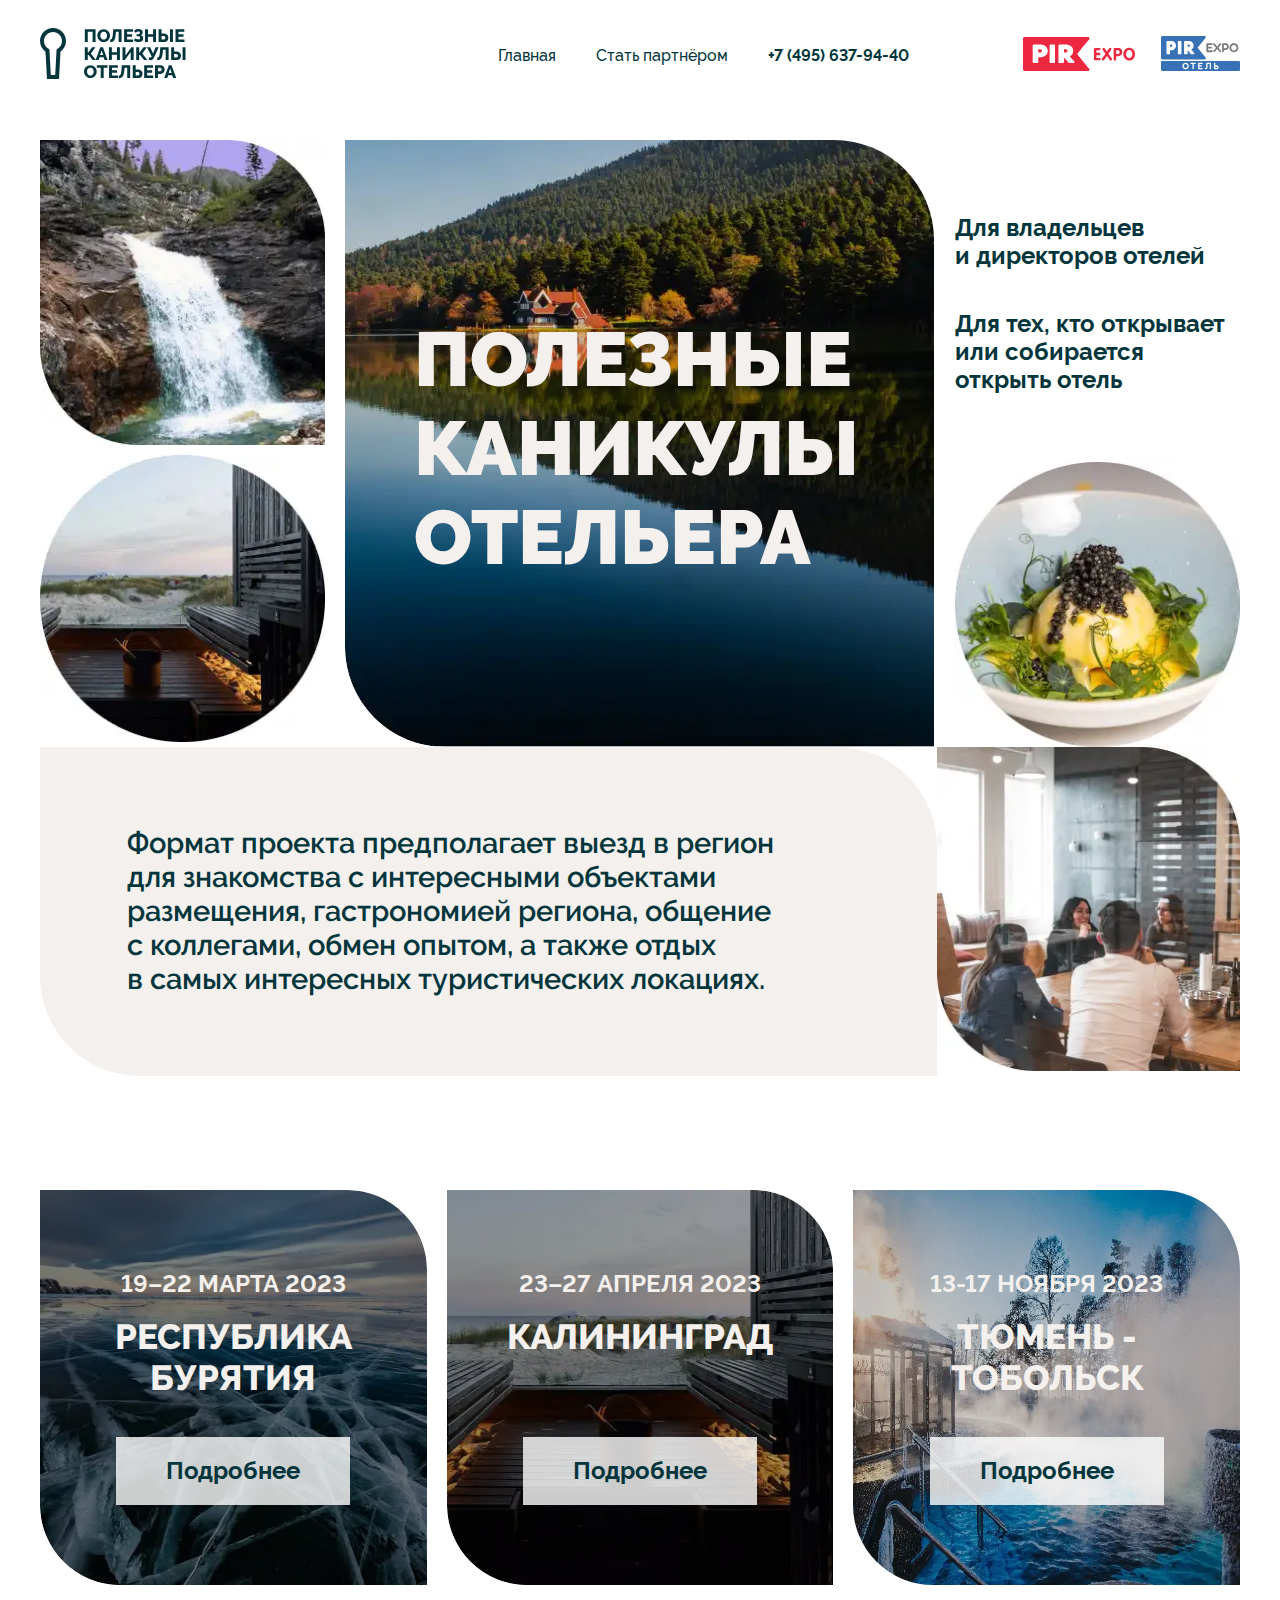
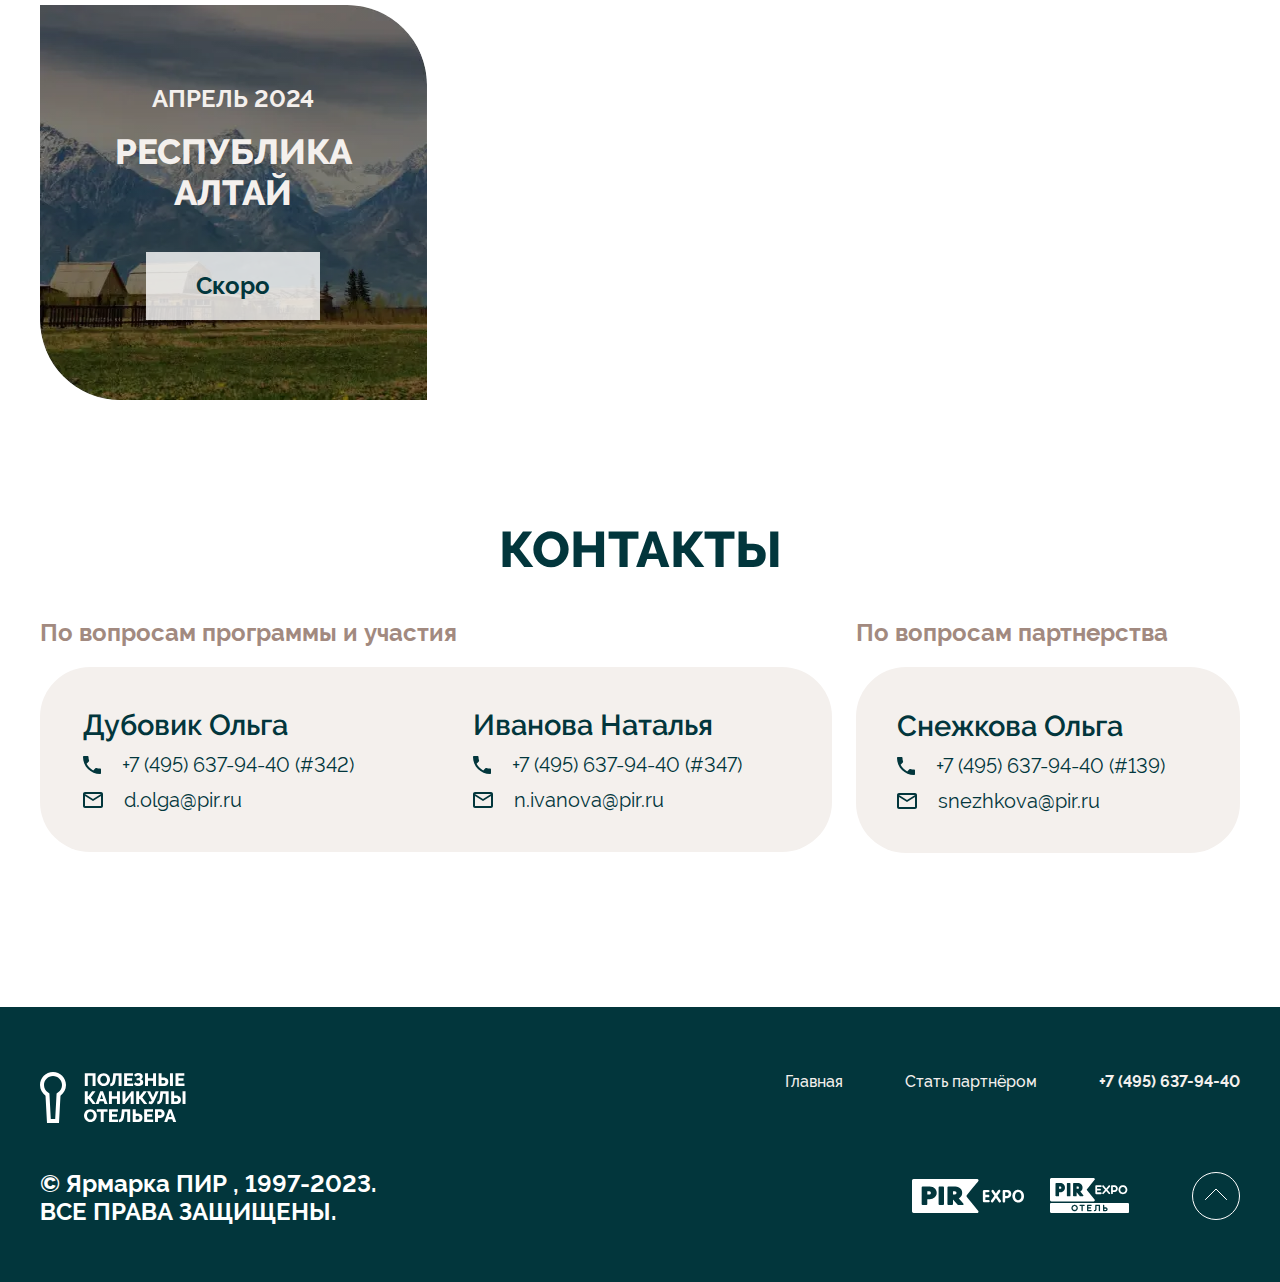
==== commit 1562e378: "new page + grids" ====
--- a/index.html
+++ b/index.html
@@ -181,9 +181,16 @@
               <a href="kaliningrad.html" class="projects__link btn" aria-label="Ссылка на страницу с подробным описанием проекта">Подробнее</a>
             </div>
           </li>
+          <li class="projects-list__item projects-item projects-list__item--tumen">
+            <div class="projects-list__wrapper">
+              <span class="projects-item__date">13-17 ноября 2023</span>
+              <h3 class="projects-item__name title-reset">Тюмень - Тобольск</h3>
+              <a href="tumen.html" class="projects__link btn" aria-label="Ссылка на страницу с подробным описанием проекта">Подробнее</a>
+            </div>
+          </li>
           <li class="projects-list__item projects-item projects-list__item--altay">
             <div class="projects-list__wrapper">
-              <span class="projects-item__date">НОЯБРЬ 2023</span>
+              <span class="projects-item__date">Апрель 2024</span>
               <h3 class="projects-item__name title-reset">Республика алтай</h3>
               <a class="projects__link btn" aria-label="Ссылка на страницу с подробным описанием проекта">Скоро</a>
             </div>
--- a/css/style.css
+++ b/css/style.css
@@ -179,6 +179,23 @@
 .b24-widget-button-position-bottom-right {
   bottom: 100px;
 }
+
+/* .hidden-initial {
+  opacity: 0;
+  filter: blur(1px);
+  transition: all 1s ease-in-out;
+}
+
+.show {
+  opacity: 1;
+  filter: blur(0);
+} */
+
+/* @media(prefers-reduced-motion) {
+  .hidden-initial {
+    transition: none;
+  }
+} */
 
 /* header */
 
@@ -424,15 +441,22 @@
     linear-gradient(0deg, rgba(0, 0, 0, 0.2) 100%, rgba(0, 0, 0, 0.3) 0%), url(../img/projects-kaliningrad.webp);
 }
 
+.projects-list__item--tumen {
+  background-image:
+    linear-gradient(0deg, rgba(0, 0, 0, 0.2) 100%, rgba(0, 0, 0, 0.3) 0%), url(../img/tumen-main.webp);
+}
+
 .projects-list__item--altay {
   background-image:
     linear-gradient(0deg, rgba(0, 0, 0, 0.2) 100%, rgba(0, 0, 0, 0.3) 0%), url(../img/projects-altay.webp);
 }
 
 .projects__list {
-  display: flex;
-  flex-wrap: wrap;
-  /* gap: var(--gap); */
+  /* display: flex;
+  flex-wrap: wrap; */
+  display: grid;
+  grid-template-columns: repeat(3, minmax(0, 1fr));
+  gap: var(--gap);
 }
 
 .projects-list__item {
@@ -440,7 +464,7 @@
   flex-direction: column;
   justify-content: center;
   align-items: center; */
-  width: calc((100% - (var(--gap) * 2)) / 3);
+  /* width: calc((100% - (var(--gap) * 2)) / 3); */
   /* min-height: 395px; */
   max-height: 395px;
   overflow: hidden;
@@ -452,10 +476,14 @@
   transition: background-size .3s ease-in-out;
   /* z-index: 2; */
 }
-
-.projects-list__item:not(:last-child) {
+/*
+.projects-list__item {
   margin-right: 20px;
 }
+
+.projects-list__item:not(:nth-child(3n)) {
+  margin-bottom: 20px;
+} */
 
 /* .projects-list__item img {
   z-index: ;
@@ -776,13 +804,23 @@
 .hero__bg {
   display: inline-block;
   position: absolute;
-  top: 0;
   object-fit: cover;
   width: 100%;
-  /* height: 100%; */
   overflow: hidden;
   border-radius: 0 0 100px 100px;
   z-index: -1;
+}
+
+.hero__buryatia .hero__bg {
+  top: -88px;
+}
+
+.hero__kaliningrad .hero__bg {
+  top: -88px;
+}
+
+.hero__tumen .hero__bg {
+  top: 0;
 }
 
 .hero__bg img {
@@ -1352,7 +1390,7 @@
 
 .cost__ticket {
   display: flex;
-  justify-content: space-between;
+  justify-content: center;
   align-items: center;
   margin-bottom: 20px;
   padding: 40px 50px;
@@ -1361,6 +1399,8 @@
 }
 
 .cost__price {
+  display: block;
+  margin-right: 84px;
   font-weight: 800;
   font-size: 50px;
   line-height: 59px;
@@ -1686,6 +1726,120 @@
     linear-gradient(0deg, rgba(0, 0, 0, 0.4) 100%, rgba(0, 0, 0, 0.5) 0%), url(../img/k-places-20.webp);
 }
 
+/* tumen imgs */
+
+.tumen-places .places-list__img--first {
+  background-image:
+    linear-gradient(0deg, rgba(0, 0, 0, 0.4) 100%, rgba(0, 0, 0, 0.5) 0%), url(../img/t-places-1.webp);
+}
+
+.tumen-places .places-list__img--second {
+  background-image:
+    linear-gradient(0deg, rgba(0, 0, 0, 0.4) 100%, rgba(0, 0, 0, 0.5) 0%), url(../img/t-places-2.webp);
+}
+
+.tumen-places .places-list__img--third {
+  background-image:
+    linear-gradient(0deg, rgba(0, 0, 0, 0.4) 100%, rgba(0, 0, 0, 0.5) 0%), url(../img/t-places-3.webp);
+}
+
+.tumen-places .places-list__img--four {
+  background-image:
+    linear-gradient(0deg, rgba(0, 0, 0, 0.4) 100%, rgba(0, 0, 0, 0.5) 0%), url(../img/t-places-4.webp);
+}
+
+.tumen-places .places-list__img--five {
+  background-image:
+    linear-gradient(0deg, rgba(0, 0, 0, 0.4) 100%, rgba(0, 0, 0, 0.5) 0%), url(../img/t-places-5.webp);
+}
+
+.tumen-places .places-list__img--six {
+  background-image:
+    linear-gradient(0deg, rgba(0, 0, 0, 0.4) 100%, rgba(0, 0, 0, 0.5) 0%), url(../img/t-places-6.webp);
+}
+
+.tumen-places .places-list__img--seven{
+  background-image:
+    linear-gradient(0deg, rgba(0, 0, 0, 0.4) 100%, rgba(0, 0, 0, 0.5) 0%), url(../img/t-places-7.webp);
+}
+
+.tumen-places .places-list__img--eight {
+  background-image:
+    linear-gradient(0deg, rgba(0, 0, 0, 0.4) 100%, rgba(0, 0, 0, 0.5) 0%), url(../img/t-places-8.webp);
+}
+
+.tumen-places .places-list__img--nine {
+  background-image:
+    linear-gradient(0deg, rgba(0, 0, 0, 0.4) 100%, rgba(0, 0, 0, 0.5) 0%), url(../img/t-places-9.webp);
+}
+
+.tumen-places .places-list__img--ten {
+  background-image:
+    linear-gradient(0deg, rgba(0, 0, 0, 0.4) 100%, rgba(0, 0, 0, 0.5) 0%), url(../img/t-places-10.webp);
+}
+
+.tumen-places .places-list__img--eleven {
+  background-image:
+    linear-gradient(0deg, rgba(0, 0, 0, 0.4) 100%, rgba(0, 0, 0, 0.5) 0%), url(../img/t-places-11.webp);
+}
+
+.tumen-places .places-list__img--twelve {
+  background-image:
+    linear-gradient(0deg, rgba(0, 0, 0, 0.4) 100%, rgba(0, 0, 0, 0.5) 0%), url(../img/t-places-12.webp);
+}
+
+.tumen-places .places-list__img--thirteen {
+  background-image:
+    linear-gradient(0deg, rgba(0, 0, 0, 0.4) 100%, rgba(0, 0, 0, 0.5) 0%), url(../img/t-places-13.webp);
+}
+
+.tumen-places .places-list__img--fourteen {
+  background-image:
+    linear-gradient(0deg, rgba(0, 0, 0, 0.4) 100%, rgba(0, 0, 0, 0.5) 0%), url(../img/t-places-14.webp);
+}
+
+.tumen-places .places-list__img--fifteen {
+  background-image:
+    linear-gradient(0deg, rgba(0, 0, 0, 0.4) 100%, rgba(0, 0, 0, 0.5) 0%), url(../img/t-places-15.webp);
+}
+
+.tumen-places .places-list__img--sixteen {
+  background-image:
+    linear-gradient(0deg, rgba(0, 0, 0, 0.4) 100%, rgba(0, 0, 0, 0.5) 0%), url(../img/t-places-16.webp);
+}
+
+.tumen-places .places-list__img--seventeen {
+  background-image:
+    linear-gradient(0deg, rgba(0, 0, 0, 0.4) 100%, rgba(0, 0, 0, 0.5) 0%), url(../img/t-places-1.webp);
+}
+
+.tumen-places .places-list__img--eighteen {
+  background-image:
+    linear-gradient(0deg, rgba(0, 0, 0, 0.4) 100%, rgba(0, 0, 0, 0.5) 0%), url(../img/t-places-18.webp);
+}
+
+.tumen-places .places-list__img--nineteen {
+  background-image:
+    linear-gradient(0deg, rgba(0, 0, 0, 0.4) 100%, rgba(0, 0, 0, 0.5) 0%), url(../img/t-places-19.webp);
+}
+
+.tumen-places .places-list__img--twenty {
+  background-image:
+    linear-gradient(0deg, rgba(0, 0, 0, 0.4) 100%, rgba(0, 0, 0, 0.5) 0%), url(../img/t-places-20.webp);
+}
+.tumen-places .places-list__img--twenty-one {
+  background-image:
+    linear-gradient(0deg, rgba(0, 0, 0, 0.4) 100%, rgba(0, 0, 0, 0.5) 0%), url(../img/t-places-21.webp);
+}
+.tumen-places .places-list__img--twenty-two {
+  background-image:
+    linear-gradient(0deg, rgba(0, 0, 0, 0.4) 100%, rgba(0, 0, 0, 0.5) 0%), url(../img/t-places-22.webp);
+}
+.tumen-places .places-list__img--twenty-three {
+  background-image:
+    linear-gradient(0deg, rgba(0, 0, 0, 0.4) 100%, rgba(0, 0, 0, 0.5) 0%), url(../img/t-places-23.webp);
+}
+
 .places-tabs__content {
   display: none;
 }
@@ -1867,10 +2021,13 @@
 }
 
 .partners__list {
-  display: flex;
+  /* display: flex;
   flex-wrap: wrap;
   align-items: center;
-  justify-content: center;
+  justify-content: center; */
+  display: grid;
+  grid-template-columns: repeat(4, minmax(0, 1fr));
+  gap: var(--gap);
   /* justify-content: space-around; */
 }
 
@@ -1878,12 +2035,12 @@
   display: flex;
   align-items: center;
   justify-content: center;
-  width: calc((100% - (var(--gap) * 3)) / 4);
-}
-
-.partners-list__item:not(:nth-last-child(-n + 3)) {
+  /* width: calc((100% - (var(--gap) * 3)) / 4); */
+}
+
+/* .partners-list__item:not(:nth-last-child(-n + 4)) {
   margin-bottom: 60px;
-}
+} */
 
 .partners-list__link {
   outline: none;
@@ -1916,15 +2073,15 @@
 }
 
 #swiper-next-3, #swiper-prev-3 {
-  top: 114.5%;
+  top: 116%;
 }
 
 #swiper-next-3 {
-  right: 38%;
+  right: 42%;
 }
 
 #swiper-prev-3 {
-  left: 38%;
+  left: 42%;
 }
 
 /* .swiper-3d .swiper-slide-shadow-left,
@@ -1948,4 +2105,61 @@
 /* .past__slide picture img { */
   /* width: 80%; */
   /* height: 100%; */
-/* } */+/* } */
+
+.reviews {
+  padding-bottom: 68px;
+}
+
+.review {
+  max-width: 868px;
+  min-height: 361px;
+  padding: 34px 44px 34px 81px;
+  background-color: var(--color-beige);
+  border-radius: 50px;
+}
+
+.review__title {
+  font-weight: 700;
+  font-size: 18.2107px;
+  line-height: 150%;
+  color: #000000;
+}
+
+.review__owner {
+  margin-bottom: 22px;
+  font-feature-settings: 'pnum' on, 'lnum' on;
+  font-weight: 500;
+  font-size: 14.1639px;
+  line-height: 150%;
+  color: #000000;
+}
+
+.review__text {
+  font-weight: 500;
+  font-size: 16.1873px;
+  line-height: 160%;
+  color: #000000;
+}
+
+.review__link {
+  font-weight: 700;
+  text-decoration: underline;
+  color: var(--color-daintree);
+}
+
+#swiper-pag-9 {
+  bottom: -55px;
+}
+
+#swiper-next-9, #swiper-prev-9 {
+  top: 111%;
+}
+
+#swiper-next-9 {
+  right: 40%;
+}
+
+#swiper-prev-9 {
+  left: 40%;
+}--- a/css/media.css
+++ b/css/media.css
@@ -203,6 +203,10 @@
     padding-top: 110px;
   }
 
+  .hero__kaliningrad .hero__content {
+    padding-top: 50px;
+  }
+
   .themes {
     padding-top: 76px;
   }
@@ -274,6 +278,7 @@
   }
 
   .cost__price {
+    margin-right: 0;
     margin-bottom: 20px;
   }
 
@@ -455,11 +460,11 @@
   }
 
   .swiper-button-prev, .swiper-rtl .swiper-button-next {
-    left: 38%;
+    left: 37%;
   }
 
   .swiper-button-next, .swiper-rtl .swiper-button-prev {
-    right: 38%;
+    right: 37%;
   }
 
   .swiper-button-next, .swiper-button-prev {
@@ -478,10 +483,10 @@
     left: 36%;
   }
 
-  .partners__list {
+  /* .partners__list {
     flex-wrap: wrap;
     gap: 0;
-  }
+  } */
 
   /* .partners-list__item {
     width: calc((100% - (var(--gap) * 2)) / 3);
@@ -499,12 +504,16 @@
     top: 117.5%;
   }
 
-  #swiper-next-3 {
+  /* #swiper-next-3 {
     right: 36%;
   }
 
   #swiper-prev-3 {
     left: 36%;
+  } */
+
+  .review {
+    min-height: 381px;
   }
 
 }
@@ -529,19 +538,20 @@
   }
 
   .projects__list {
-    flex-direction: column;
-  }
+    grid-template-columns: repeat(2, minmax(0, 1fr));
+  }
+
 
   .projects-list__item {
-    width: 100%;
+    /* width: 100%; */
     border-radius: 70px 0 70px 0;
     padding: 35px 0;
   }
 
-  .projects-list__item:not(:last-child) {
+  /* .projects-list__item:not(:last-child) {
     margin-right: 0;
     margin-bottom: 20px;
-  }
+  } */
 
   .projects-list__wrapper {
     padding: 0;
@@ -715,18 +725,26 @@
   }
 
   #swiper-next-3, #swiper-prev-3 {
-    top: 120%;
+    top: 121%;
   }
 
   #swiper-next-3 {
-    right: 34%;
+    right: 39%;
   }
 
   #swiper-prev-3 {
-    left: 34%;
-  }
-
-  .partners-list__item {
+    left: 39%;
+  }
+
+  .review {
+    min-height: 258px;
+  }
+
+  #swiper-next-9, #swiper-prev-9 {
+    top: 114%;
+  }
+
+  /* .partners-list__item {
     width: calc((100% - (var(--gap) * 2)) / 3);
   }
 
@@ -734,12 +752,15 @@
     margin-bottom: 0;
   }
 
-  .partners-list__item:not(:nth-last-child(-n + 1)) {
+  .partners-list__item:not(:nth-last-child(-n + 4)) {
     margin-bottom: 40px;
-  }
-
+  } */
+
+  /* .partners__list {
+    justify-content: flex-start;
+  } */
   .partners__list {
-    justify-content: flex-start;
+    grid-template-columns: repeat(3, minmax(0, 1fr));
   }
 
   .footer .nav__item:not(:last-child) {
@@ -858,6 +879,18 @@
 
   .contacts__ppl {
     padding: 40px 10% 45px 43px;
+  }
+
+  #swiper-pag-3 {
+    bottom: -23%;
+  }
+
+  #swiper-next-9 {
+    right: 38%;
+  }
+
+  #swiper-prev-9 {
+    left: 38%;
   }
 
   /* footer */
@@ -1340,15 +1373,19 @@
   }
 
   #swiper-next-3 {
-    right: 32%;
+    right: 38%;
   }
 
   #swiper-prev-3 {
-    left: 32%;
+    left: 38%;
   }
 
   #swiper-next-3, #swiper-prev-3 {
-    top: 124%;
+    top: 121%;
+  }
+
+  #swiper-pag-9 {
+    bottom: -15%;
   }
 
   /* kaliningrad */
@@ -1499,6 +1536,10 @@
     padding-top: 0;
   }
 
+  .hero__kaliningrad {
+    padding-top: 20px;
+  }
+
   .hero__title {
     margin-bottom: 30px;
     /* font-size: 40px;
@@ -1613,8 +1654,16 @@
     left: 30%;
   }
 
-  .partners-list__item {
-    width: calc((100% - (var(--gap) * 1)) / 2);
+  #swiper-next-9 {
+    right: 35%;
+  }
+
+  #swiper-prev-9 {
+    left: 35%;
+  }
+
+  .partners__list {
+    grid-template-columns: repeat(2, minmax(0, 1fr));
   }
 
   .footer-buryatia .nav__item:not(:last-child) {
@@ -1623,6 +1672,10 @@
 }
 
 @media (max-width: 674px) {
+
+  .projects__list {
+    grid-template-columns: repeat(1, minmax(0, 1fr));
+  }
 
   .hero__kaliningrad .hero__place {
     font-size: 50px;
@@ -1654,15 +1707,15 @@
   }
 
   #swiper-next-3, #swiper-prev-3 {
-    top: 128%;
+    top: 121%;
   }
 
   #swiper-next-3 {
-    right: 26%;
+    right: 37%;
   }
 
   #swiper-prev-3 {
-    left: 26%;
+    left: 37%;
   }
 
   #swiper-next-4 {
@@ -1671,6 +1724,29 @@
 
   #swiper-prev-4 {
     left: 33%;
+  }
+
+  .review {
+    min-height: 100%;
+  }
+
+  .review__title {
+    font-size: 12px;
+    line-height: 150%;
+    letter-spacing: 0.005em;
+  }
+
+  .review__owner {
+    font-weight: 500;
+    font-size: 9px;
+    line-height: 150%;
+    letter-spacing: 0.005em;
+  }
+
+  .review__text {
+    font-weight: 500;
+    font-size: 12px;
+    line-height: 160%;
   }
 }
 
@@ -2106,16 +2182,20 @@
     left: 0%;
   }
 
+  #swiper-pag-3 {
+    bottom: -28%;
+  }
+
   #swiper-next-3, #swiper-prev-3 {
     top: 125%;
   }
 
   #swiper-next-3 {
-    right: 11%;
+    right: 0%;
   }
 
   #swiper-prev-3 {
-    left: 11%;
+    left: 0%;
   }
 
   .places-list__loc--tablet {
@@ -2166,11 +2246,11 @@
   }
 
   .partners__list {
-    justify-content: space-between;
+    gap: 10px;
   }
 
   /* .partners-list__item {
-    width: calc((100% - (var(--gap) * 1)) / 2);
+    width: calc((100% - (var(--gap) * 2)) / 3);
   } */
 
   /* .partners-list__item:not(:nth-last-child(-n + 3)) {
@@ -2188,6 +2268,44 @@
 
   .past__slide img {
     min-height: 200px;
+  }
+
+  .reviews {
+    padding-bottom: 78px;
+  }
+
+  #swiper-pag-9 {
+    bottom: -29%;
+  }
+
+  #swiper-prev-9 {
+    left: 0;
+  }
+  #swiper-next-9 {
+    right: 0;
+  }
+
+  #swiper-prev-9,#swiper-next-9 {
+    top: 125%;
+  }
+
+  .review__title {
+    font-size: 9px;
+    line-height: 150%;
+    letter-spacing: 0.005em;
+  }
+
+  .review__owner {
+    font-weight: 500;
+    font-size: 7px;
+    line-height: 150%;
+    letter-spacing: 0.005em;
+  }
+
+  .review__text {
+    font-weight: 500;
+    font-size: 7px;
+    line-height: 160%;
   }
 
   /* kaliningrad */
